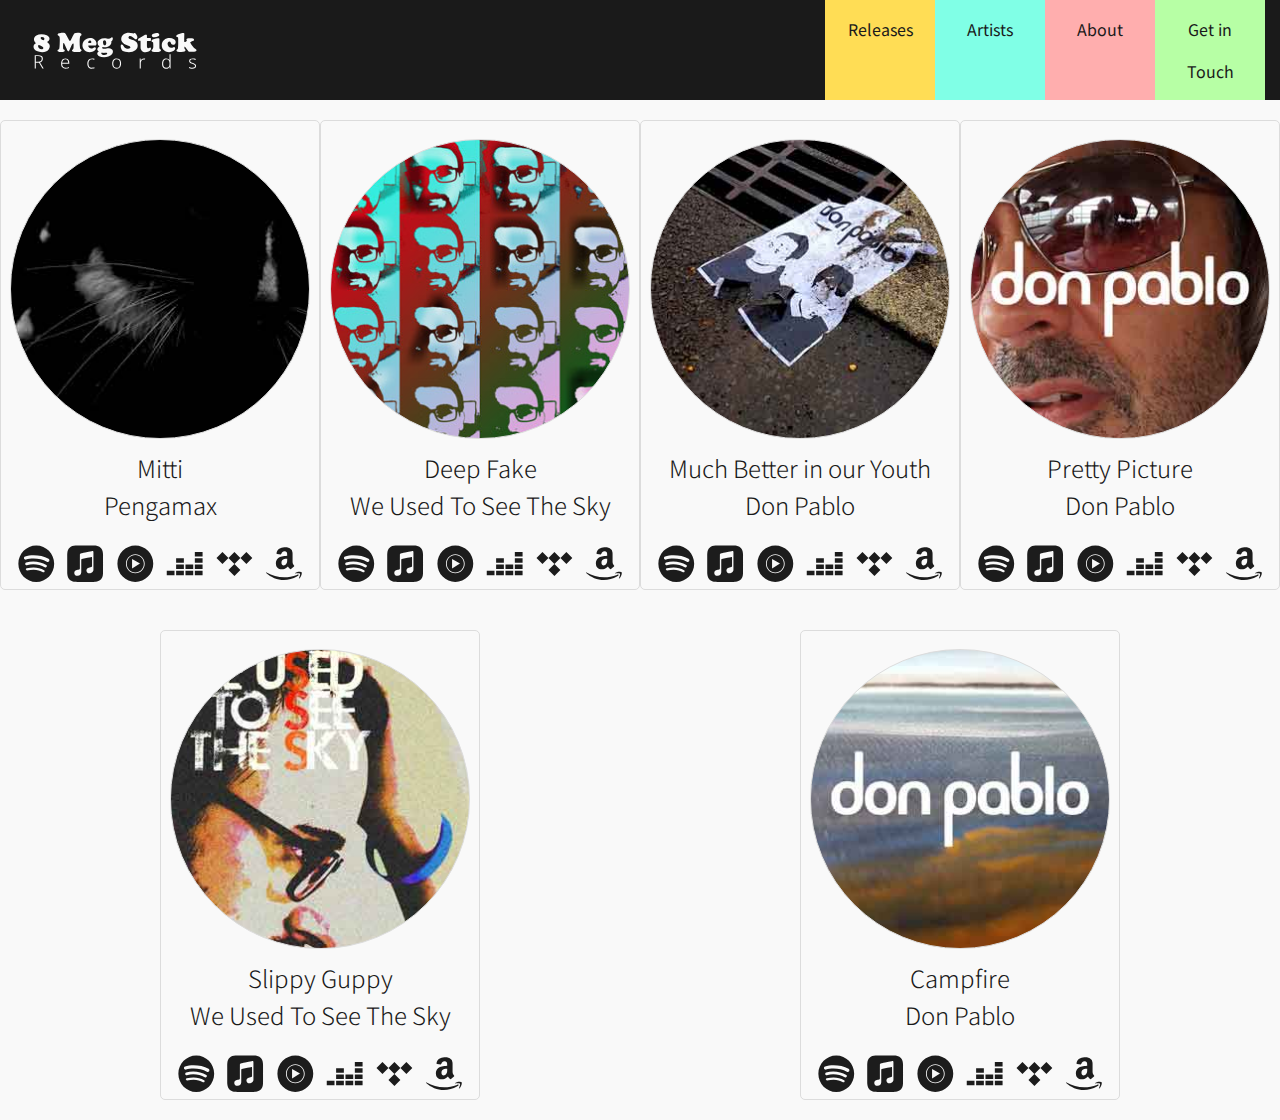
==== catalogue.html @ 50ecaf58 "flex container for releases created" ====
<!DOCTYPE html>
<html lang="en">

<head>

    <meta charset="utf-8">
    <meta name="viewport" content="width=device-width, initial-scale=1, shrink-to-fit=no">
    <meta name="description" content="">
    <meta name="author" content="">

    <title>Playground MS1</title>

  <!-- Bootstrap core CSS -->
    <link href="vendor/bootstrap/css/bootstrap.min.css" rel="stylesheet">
    <link rel="stylesheet" href="https://use.fontawesome.com/releases/v5.15.1/css/all.css" integrity="sha384-vp86vTRFVJgpjF9jiIGPEEqYqlDwgyBgEF109VFjmqGmIY/Y4HV4d3Gp2irVfcrp" crossorigin="anonymous">
    <link rel="stylesheet" href="style.css">
</head>

<body>

  <!-- Navigation -->
  <nav class="navbar navbar-expand-lg my-dark">
    <div class="container my-container">
      <a href="#">
       
        <svg id="meg-logo" width="200" height="58" viewBox="0 0 421 123" fill="none" xmlns="http://www.w3.org/2000/svg">
            <path d="M22.0234 21.457C26.9453 21.457 31.4805 22.2656 35.6289 23.8828C37.9023 24.7734 39.7422 26.1445 41.1484 27.9961C42.1797 29.332 42.6953 30.8789 42.6953 32.6367C42.6953 35.4023 41.1719 37.7578 38.125 39.7031C37.2109 40.2891 36.7539 40.7578 36.7539 41.1094C36.7539 41.4375 37.3047 41.9766 38.4062 42.7266C39.9297 43.7812 41.1484 45.1641 42.0625 46.875C42.9766 48.5625 43.4336 50.3086 43.4336 52.1133C43.4336 54.832 42.4492 57.4805 40.4805 60.0586C36.9883 64.6523 31.457 66.9492 23.8867 66.9492C18.6602 66.9492 14.0195 66.0234 9.96484 64.1719C7.22266 62.9062 5.07812 61.1602 3.53125 58.9336C2.35938 57.2695 1.77344 55.3242 1.77344 53.0977C1.77344 50.0742 3.16797 47.5781 5.95703 45.6094C6.98828 44.8594 7.50391 44.2969 7.50391 43.9219C7.50391 43.6172 7.05859 43.043 6.16797 42.1992C3.94141 40.0664 2.82812 37.5117 2.82812 34.5352C2.82812 30.4102 4.89062 27.1172 9.01562 24.6562C12.6016 22.5234 16.9375 21.457 22.0234 21.457ZM23.6055 27.9609C22.5742 27.9609 21.707 28.2305 21.0039 28.7695C20.3242 29.2852 19.9844 29.9297 19.9844 30.7031C19.9844 31.9219 20.8398 33.1523 22.5508 34.3945C24.4492 35.8008 25.9961 36.5039 27.1914 36.5039C27.8008 36.5039 28.3516 36.0938 28.8438 35.2734C29.3359 34.4531 29.582 33.5273 29.582 32.4961C29.582 31.1133 29.0664 30.0586 28.0352 29.332C26.7695 28.418 25.293 27.9609 23.6055 27.9609ZM15.2383 48.8789C14.6992 48.8789 14.2656 49.1367 13.9375 49.6523C13.6328 50.1445 13.4805 50.7891 13.4805 51.5859C13.4805 52.5 13.7148 53.4961 14.1836 54.5742C14.6523 55.6523 15.2383 56.543 15.9414 57.2461C17.6289 58.957 19.6914 59.8125 22.1289 59.8125C23.5586 59.8125 24.6953 59.4961 25.5391 58.8633C26.4062 58.2305 26.8398 57.3984 26.8398 56.3672C26.8398 55.2188 26.4297 54.2812 25.6094 53.5547C24.8125 52.8281 23.1133 51.8555 20.5117 50.6367C18.0273 49.4883 16.2695 48.9023 15.2383 48.8789ZM98.4531 51.4453L94.2344 60.9023C93.5078 62.4961 92.9219 63.5742 92.4766 64.1367C92.0312 64.6758 91.5391 64.9453 91 64.9453C90.4844 64.9453 90.0273 64.7227 89.6289 64.2773C89.3711 63.9961 88.7734 62.9648 87.8359 61.1836C86.9219 59.4023 86.1602 57.8203 85.5508 56.4375L80.9102 45.9961C80.2773 44.543 79.6094 43.8164 78.9062 43.8164C78.1562 43.8164 77.7461 44.4375 77.6758 45.6797C77.5117 48.4453 77.4297 51 77.4297 53.3438C77.4297 55.7812 77.5469 57.4336 77.7812 58.3008C77.9453 58.8164 78.1562 59.1914 78.4141 59.4258C78.6953 59.6602 79.4336 60.082 80.6289 60.6914C81.4023 61.0898 81.7891 61.7812 81.7891 62.7656C81.7891 65.3906 78.4258 66.7031 71.6992 66.7031C66.0273 66.7031 63.1914 65.4258 63.1914 62.8711C63.1914 62.2148 63.332 61.7461 63.6133 61.4648C63.918 61.1602 64.6797 60.7148 65.8984 60.1289C66.6719 59.7773 67.1875 59.2969 67.4453 58.6875C67.7266 58.0781 67.9609 56.8945 68.1484 55.1367C68.3594 53.2617 68.5586 50.1914 68.7461 45.9258C68.9336 41.6367 69.0273 37.9688 69.0273 34.9219C69.0273 31.1016 68.7344 28.5117 68.1484 27.1523C67.9375 26.6836 67.6914 26.332 67.4102 26.0977C67.1523 25.8633 66.6484 25.5586 65.8984 25.1836C64.2344 24.3867 63.4023 23.3555 63.4023 22.0898C63.4023 21.2695 63.707 20.5195 64.3164 19.8398C64.9492 19.1602 65.7812 18.6797 66.8125 18.3984C67.8438 18.0937 69.2148 17.8359 70.9258 17.625C72.6602 17.3906 74.125 17.2734 75.3203 17.2734C78.3203 17.2734 80.4414 17.5195 81.6836 18.0117C82.293 18.2461 82.7734 18.5625 83.125 18.9609C83.4766 19.3594 83.9805 20.1797 84.6367 21.4219L91.9492 34.8867C92.7461 36.3633 93.2969 37.2656 93.6016 37.5938C93.9062 37.9219 94.3281 38.0859 94.8672 38.0859C95.3359 38.0859 95.7461 37.9102 96.0977 37.5586C96.4727 37.207 96.9062 36.5508 97.3984 35.5898L102.355 25.9219C102.965 24.6797 103.363 23.8711 103.551 23.4961C104.699 21.1523 105.836 19.5938 106.961 18.8203C108.391 17.8125 110.992 17.3086 114.766 17.3086C121.398 17.3086 124.715 18.8203 124.715 21.8438C124.715 22.5234 124.586 23.0742 124.328 23.4961C124.07 23.8945 123.543 24.3867 122.746 24.9727C121.668 25.793 120.988 26.9766 120.707 28.5234C120.168 31.7578 119.898 35.6953 119.898 40.3359C119.898 46.3125 120.18 51.5508 120.742 56.0508C120.883 57.1523 121.094 57.9023 121.375 58.3008C121.68 58.6992 122.441 59.2969 123.66 60.0938C124.504 60.6562 124.926 61.4062 124.926 62.3438C124.926 63.9844 123.836 65.1445 121.656 65.8242C120.531 66.1992 119.348 66.4453 118.105 66.5625C116.863 66.6797 114.953 66.7383 112.375 66.7383C108.414 66.7383 105.461 66.457 103.516 65.8945C101.359 65.2617 100.281 64.1836 100.281 62.6602C100.281 62.0977 100.422 61.6406 100.703 61.2891C100.984 60.9141 101.711 60.2461 102.883 59.2852C103.492 58.793 103.902 57.8438 104.113 56.4375C104.348 55.0312 104.465 52.6406 104.465 49.2656C104.465 47.3906 104.371 46.1602 104.184 45.5742C104.02 44.9883 103.656 44.6953 103.094 44.6953C102.438 44.6953 101.805 45.1523 101.195 46.0664C100.586 46.957 99.6719 48.75 98.4531 51.4453ZM159.695 50.25H143.172C142.445 50.25 142.082 50.5664 142.082 51.1992C142.082 52.7227 142.902 54.1641 144.543 55.5234C146.207 56.8594 147.988 57.5273 149.887 57.5273C151.012 57.5273 152.254 57.3164 153.613 56.8945C154.996 56.4492 156.133 55.9102 157.023 55.2773C157.82 54.7148 158.453 54.4336 158.922 54.4336C159.531 54.4336 160.129 54.8086 160.715 55.5586C161.301 56.3086 161.594 57.082 161.594 57.8789C161.594 59.5664 160.539 61.1953 158.43 62.7656C154.703 65.5547 150.402 66.9492 145.527 66.9492C140.605 66.9492 136.48 65.5195 133.152 62.6602C131.535 61.2539 130.199 59.5547 129.145 57.5625C127.762 54.9141 127.07 52.125 127.07 49.1953C127.07 45.2578 128.266 41.7188 130.656 38.5781C132.719 35.8594 135.344 33.832 138.531 32.4961C140.922 31.4883 143.512 30.9844 146.301 30.9844C150.754 30.9844 154.539 32.25 157.656 34.7812C159.227 36.0469 160.492 37.5469 161.453 39.2812C162.555 41.25 163.105 43.1719 163.105 45.0469C163.105 46.5703 162.789 47.8242 162.156 48.8086C161.523 49.7695 160.703 50.25 159.695 50.25ZM144.086 43.6758H147.637C149.137 43.6758 149.887 42.9844 149.887 41.6016C149.887 40.3359 149.523 39.3047 148.797 38.5078C148.07 37.7109 147.121 37.3125 145.949 37.3125C144.637 37.3125 143.605 37.8281 142.855 38.8594C142.152 39.8203 141.801 40.793 141.801 41.7773C141.801 42.4805 141.965 42.9727 142.293 43.2539C142.645 43.5352 143.242 43.6758 144.086 43.6758ZM202.762 29.0859C203.348 29.0859 203.863 29.4258 204.309 30.1055C204.754 30.7617 204.977 31.5352 204.977 32.4258C204.977 33.3867 204.672 34.4766 204.062 35.6953C203.477 36.9141 202.762 37.8867 201.918 38.6133C201.379 39.082 201.109 39.457 201.109 39.7383C201.109 39.8086 201.133 40.0898 201.18 40.582C201.25 41.0742 201.285 41.5195 201.285 41.918C201.285 44.707 200.348 47.0508 198.473 48.9492C196.785 50.6367 194.605 51.9492 191.934 52.8867C189.285 53.8242 186.367 54.293 183.18 54.293C182.406 54.293 181.645 54.2461 180.895 54.1523C180.285 54.082 179.816 54.0469 179.488 54.0469C178.246 54.0469 177.625 54.668 177.625 55.9102C177.625 56.707 178.023 57.3398 178.82 57.8086C179.641 58.2539 180.742 58.4766 182.125 58.4766C183.062 58.4766 184.445 58.3477 186.273 58.0898C190.117 57.5508 192.953 57.2812 194.781 57.2812C197.547 57.2812 199.691 57.7383 201.215 58.6523C202.434 59.3555 203.395 60.3398 204.098 61.6055C204.824 62.8711 205.188 64.2305 205.188 65.6836C205.188 68.0508 204.32 70.3477 202.586 72.5742C200.523 75.1992 197.488 77.1445 193.48 78.4102C190.34 79.3945 186.707 79.8867 182.582 79.8867C177.379 79.8867 173.16 79.0898 169.926 77.4961C168.426 76.7461 167.23 75.7617 166.34 74.543C165.449 73.3242 165.004 72.0586 165.004 70.7461C165.004 69.832 165.25 68.9883 165.742 68.2148C166.258 67.4414 166.902 66.8906 167.676 66.5625C168.379 66.2812 168.73 65.9766 168.73 65.6484C168.73 65.3906 168.438 65.0156 167.852 64.5234C165.977 62.9531 165.039 61.3242 165.039 59.6367C165.039 58.5117 165.484 57.3516 166.375 56.1562C167.289 54.9609 168.414 54.0352 169.75 53.3789C170.312 53.0977 170.594 52.8164 170.594 52.5352C170.594 52.207 170.242 51.7148 169.539 51.0586C167.125 48.832 165.918 46.2305 165.918 43.2539C165.918 41.6836 166.34 40.1836 167.184 38.7539C168.051 37.3242 169.246 36.1055 170.77 35.0977C174.543 32.6367 178.727 31.4062 183.32 31.4062C185.148 31.4062 187.188 31.6406 189.438 32.1094C191.57 32.5312 193.035 32.7422 193.832 32.7422C196.387 32.7422 198.93 31.7344 201.461 29.7188C202.023 29.2969 202.457 29.0859 202.762 29.0859ZM183.672 36.3633C182.5 36.3633 181.551 36.8086 180.824 37.6992C180.121 38.5898 179.77 39.7734 179.77 41.25C179.77 43.7812 180.156 45.8086 180.93 47.332C181.703 48.8555 182.723 49.6172 183.988 49.6172C185.23 49.6172 186.215 49.1484 186.941 48.2109C187.668 47.25 188.031 45.9727 188.031 44.3789C188.031 41.8711 187.645 39.9258 186.871 38.543C186.121 37.1367 185.055 36.4102 183.672 36.3633ZM176.008 68.3555C175.422 68.3555 175.129 68.6953 175.129 69.375C175.129 70.7578 175.879 71.8711 177.379 72.7148C178.879 73.582 180.824 74.0156 183.215 74.0156C185.512 74.0156 187.305 73.7109 188.594 73.1016C189.906 72.4922 190.562 71.6367 190.562 70.5352C190.562 69.9492 190.316 69.4453 189.824 69.0234C189.332 68.625 188.723 68.4258 187.996 68.4258C187.621 68.4258 187.082 68.4727 186.379 68.5664C185.066 68.7773 183.602 68.8828 181.984 68.8828C180.789 68.8828 179.641 68.8242 178.539 68.707C177.719 68.6367 177.051 68.543 176.535 68.4258C176.301 68.3789 176.125 68.3555 176.008 68.3555ZM246.32 17.0273C248.734 17.0273 251.898 17.625 255.812 18.8203C256.281 18.9609 256.656 19.0312 256.938 19.0312C257.172 19.0312 257.875 18.8203 259.047 18.3984C259.422 18.2578 259.82 18.1875 260.242 18.1875C261.812 18.1875 263.465 19.4297 265.199 21.9141C266.957 24.3984 267.836 26.7656 267.836 29.0156C267.836 30.3281 267.438 31.4414 266.641 32.3555C265.867 33.2461 264.918 33.6914 263.793 33.6914C262.855 33.6914 262.094 33.5039 261.508 33.1289C260.922 32.7539 259.633 31.6406 257.641 29.7891C254.828 27.1641 252.062 25.8516 249.344 25.8516C248.031 25.8516 246.977 26.168 246.18 26.8008C245.406 27.4336 245.02 28.2656 245.02 29.2969C245.02 31.3359 246.812 32.8711 250.398 33.9023C255.25 35.332 258.355 36.375 259.715 37.0312C265.691 39.9375 268.68 44.2148 268.68 49.8633C268.68 54.8555 266.641 58.9336 262.562 62.0977C258.391 65.332 252.941 66.9492 246.215 66.9492C243.215 66.9492 240.051 66.5977 236.723 65.8945C233.395 65.168 230.992 64.3242 229.516 63.3633C228.391 62.6133 227.371 60.9844 226.457 58.4766C225.566 55.9453 225.121 53.4844 225.121 51.0938C225.121 49.9453 225.355 49.0781 225.824 48.4922C226.41 47.7422 227.148 47.3672 228.039 47.3672C228.93 47.3672 229.785 47.8242 230.605 48.7383C231.098 49.2539 232.258 50.9062 234.086 53.6953C234.953 55.0078 236.324 56.0977 238.199 56.9648C240.098 57.832 242.055 58.2656 244.07 58.2656C245.805 58.2656 247.211 57.9492 248.289 57.3164C249.367 56.6602 249.906 55.8281 249.906 54.8203C249.906 53.8828 249.484 53.0742 248.641 52.3945C247.797 51.7148 246.426 51.082 244.527 50.4961C241.176 49.4414 238.621 48.4805 236.863 47.6133C235.105 46.7227 233.465 45.6094 231.941 44.2734C228.238 40.9922 226.387 37.2656 226.387 33.0938C226.387 31.0312 226.867 29.0273 227.828 27.082C228.789 25.1133 230.148 23.4141 231.906 21.9844C235.844 18.6797 240.648 17.0273 246.32 17.0273ZM292.305 40.1953V52.0781C292.305 53.4844 292.645 54.6328 293.324 55.5234C294.027 56.4141 294.918 56.8594 295.996 56.8594C296.91 56.8594 298.117 56.4375 299.617 55.5938C299.969 55.3828 300.32 55.2773 300.672 55.2773C301.234 55.2773 301.75 55.6172 302.219 56.2969C302.688 56.9766 302.922 57.7148 302.922 58.5117C302.922 59.9648 302.125 61.3594 300.531 62.6953C297.203 65.5312 293.172 66.9492 288.438 66.9492C284.688 66.9492 281.676 65.8945 279.402 63.7852C277.129 61.6523 275.992 58.8516 275.992 55.3828V39.1406C275.992 38.6016 275.922 38.2734 275.781 38.1562C275.664 38.0156 275.336 37.9453 274.797 37.9453H271.176C270.496 37.9453 270.062 37.8398 269.875 37.6289C269.688 37.3945 269.594 36.8672 269.594 36.0469V34.5C269.617 33.7969 269.887 33.2812 270.402 32.9531L286.504 22.8281C286.902 22.6172 287.395 22.5117 287.98 22.5117H290.828C291.414 22.5117 291.801 22.6523 291.988 22.9336C292.199 23.1914 292.305 23.7187 292.305 24.5156V29.2617C292.305 29.9648 292.41 30.4219 292.621 30.6328C292.855 30.8438 293.336 30.9492 294.062 30.9492H300.566C301.434 30.9492 301.996 31.1133 302.254 31.4414C302.512 31.7461 302.641 32.4141 302.641 33.4453V35.5195C302.641 36.6445 302.477 37.4297 302.148 37.875C301.82 38.2969 301.223 38.5078 300.355 38.5078H293.992C293.336 38.5078 292.891 38.625 292.656 38.8594C292.422 39.0938 292.305 39.5391 292.305 40.1953ZM324.297 33.4102V53.8359C324.297 55.4531 324.438 56.6367 324.719 57.3867C325.023 58.1367 325.621 58.8281 326.512 59.4609C327.238 59.9766 327.719 60.4219 327.953 60.7969C328.211 61.1484 328.34 61.6055 328.34 62.168C328.34 65.1914 324.508 66.7031 316.844 66.7031C312.719 66.7031 309.449 66.375 307.035 65.7188C306.215 65.4844 305.547 65.0742 305.031 64.4883C304.539 63.9023 304.293 63.2344 304.293 62.4844C304.293 61.8516 304.422 61.3594 304.68 61.0078C304.938 60.6562 305.594 60.0938 306.648 59.3203C307.375 58.7812 307.891 57.9023 308.195 56.6836C308.5 55.4648 308.652 53.6484 308.652 51.2344C308.652 50.4609 308.594 49.0195 308.477 46.9102C308.383 44.7773 308.312 43.5352 308.266 43.1836C308.125 42.2227 307.469 41.4844 306.297 40.9688C304.844 40.3359 304.117 39.3984 304.117 38.1562C304.117 36.6797 305.066 35.5781 306.965 34.8516C309.59 33.8438 312.402 32.9883 315.402 32.2852C318.402 31.582 320.723 31.2305 322.363 31.2305C323.652 31.2305 324.297 31.957 324.297 33.4102ZM317.336 18.0117C319.375 18.0117 320.992 18.3984 322.188 19.1719C323.383 19.9219 323.98 20.9414 323.98 22.2305C323.98 24.0352 323.078 25.4648 321.273 26.5195C318.414 28.1836 314.957 29.0156 310.902 29.0156C309.191 29.0156 307.832 28.6875 306.824 28.0312C305.465 27.1875 304.785 26.0156 304.785 24.5156C304.785 22.5 306.227 20.918 309.109 19.7695C312.039 18.5977 314.781 18.0117 317.336 18.0117ZM350.453 30.9844C354.625 30.9844 358.305 32.0273 361.492 34.1133C364.516 36.1055 366.027 38.5781 366.027 41.5312C366.027 43.5703 365.324 45.2227 363.918 46.4883C362.605 47.6836 361.023 48.2812 359.172 48.2812C357.227 48.2812 355.762 47.5781 354.777 46.1719C354.473 45.7266 354.027 44.5898 353.441 42.7617C352.809 40.793 351.602 39.8086 349.82 39.8086C348.531 39.8086 347.441 40.3711 346.551 41.4961C345.684 42.6211 345.25 44.0039 345.25 45.6445C345.25 48.457 346.258 50.9531 348.273 53.1328C349.914 54.8906 351.977 55.7695 354.461 55.7695C355.633 55.7695 356.617 55.6758 357.414 55.4883C358.211 55.2773 359.254 54.8672 360.543 54.2578C360.871 54.0938 361.234 54.0117 361.633 54.0117C362.43 54.0117 363.133 54.3867 363.742 55.1367C364.352 55.8867 364.656 56.7656 364.656 57.7734C364.656 58.8281 364.223 59.9414 363.355 61.1133C362.488 62.2617 361.352 63.2695 359.945 64.1367C356.898 66.0117 353.301 66.9492 349.152 66.9492C344.324 66.9492 340.211 65.543 336.812 62.7305C332.453 59.168 330.273 54.6328 330.273 49.125C330.273 43.8281 332.301 39.4453 336.355 35.9766C340.223 32.6484 344.922 30.9844 350.453 30.9844ZM388.176 19.7344L387.859 30.7383C387.836 31.8398 387.824 33.457 387.824 35.5898C387.824 37.957 387.859 39.3516 387.93 39.7734C388.094 40.7344 388.586 41.2148 389.406 41.2148C390.109 41.2148 391.188 40.7695 392.641 39.8789C394.094 38.9648 394.82 38.2852 394.82 37.8398C394.82 37.582 394.562 37.1133 394.047 36.4336C393.672 35.9414 393.484 35.4727 393.484 35.0273C393.484 32.4961 396.602 31.2305 402.836 31.2305C406.07 31.2305 408.625 31.5586 410.5 32.2148C411.25 32.4727 411.871 32.918 412.363 33.5508C412.855 34.1836 413.102 34.8633 413.102 35.5898C413.102 36.6445 412.598 37.3828 411.59 37.8047C411.379 37.8984 410.699 38.0508 409.551 38.2617C408.52 38.4492 407.184 39.0938 405.543 40.1953C403.902 41.2734 403.082 42.0586 403.082 42.5508C403.082 42.8789 404.066 44.4258 406.035 47.1914C408.027 49.9336 409.879 52.3242 411.59 54.3633C412.691 55.6992 413.547 56.6367 414.156 57.1758C414.789 57.7148 415.656 58.2891 416.758 58.8984C418.445 59.8125 419.289 60.8555 419.289 62.0273C419.289 63.2695 418.75 64.2422 417.672 64.9453C416.617 65.6484 415.164 66 413.312 66H401.922C400.492 65.9766 399.379 65.4492 398.582 64.418L392.746 56.9297C391.199 54.9609 390.25 53.7891 389.898 53.4141C389.57 53.0391 389.289 52.8516 389.055 52.8516C388.773 52.8516 388.586 53.0625 388.492 53.4844C388.398 53.9062 388.352 54.7031 388.352 55.875C388.352 56.9297 388.469 57.7031 388.703 58.1953C388.938 58.6641 389.477 59.2383 390.32 59.918C390.93 60.4102 391.234 61.1367 391.234 62.0977C391.234 63.7383 390.367 64.9219 388.633 65.6484C386.898 66.375 384.039 66.7383 380.055 66.7383C375.367 66.7383 372.32 66.5391 370.914 66.1406C370.117 65.9062 369.438 65.4375 368.875 64.7344C368.312 64.0078 368.031 63.2461 368.031 62.4492C368.031 61.5586 368.523 60.7852 369.508 60.1289C370.352 59.5898 370.891 59.1797 371.125 58.8984C371.359 58.6172 371.547 58.1719 371.688 57.5625C372.227 54.2812 372.484 49.2188 372.461 42.375V34.6758C372.461 32.0508 372.32 30.375 372.039 29.6484C371.781 28.9219 371.125 28.4883 370.07 28.3477C368.148 28.0898 367.188 27.293 367.188 25.957C367.188 25.0664 367.609 24.2695 368.453 23.5664C369.297 22.8398 370.68 22.125 372.602 21.4219C378.742 19.1484 383.289 18.0117 386.242 18.0117C387.578 18.0117 388.223 18.5859 388.176 19.7344Z" fill="#F9F9F9"/>
            <path d="M13.344 74.728C17.44 74.728 20.512 75.448 22.56 76.888C24.64 78.296 25.68 80.712 25.68 84.136C25.68 86.76 24.976 88.824 23.568 90.328C22.192 91.8 20.464 92.84 18.384 93.448L27.792 109H24.48L15.744 94.216H7.584V109H4.8V74.728H13.344ZM13.104 77.176H7.584V91.816H14.064C16.848 91.816 18.992 91.176 20.496 89.896C22.032 88.584 22.8 86.696 22.8 84.232C22.8 81.608 22 79.784 20.4 78.76C18.8 77.704 16.368 77.176 13.104 77.176ZM83.5013 82.984C85.6773 82.984 87.4853 83.496 88.9253 84.52C90.3973 85.512 91.5013 86.888 92.2373 88.648C93.0053 90.408 93.3893 92.424 93.3893 94.696V96.568H75.1493C75.1493 99.96 75.9333 102.568 77.5013 104.392C79.1013 106.184 81.3733 107.08 84.3173 107.08C85.8853 107.08 87.2613 106.952 88.4453 106.696C89.6293 106.408 90.9253 105.96 92.3333 105.352V107.848C91.0533 108.424 89.7893 108.84 88.5413 109.096C87.2933 109.352 85.8533 109.48 84.2213 109.48C80.3813 109.48 77.4373 108.312 75.3893 105.976C73.3413 103.64 72.3173 100.456 72.3173 96.424C72.3173 93.832 72.7493 91.528 73.6133 89.512C74.5093 87.496 75.7893 85.912 77.4533 84.76C79.1173 83.576 81.1333 82.984 83.5013 82.984ZM83.4533 85.288C81.1173 85.288 79.2133 86.072 77.7413 87.64C76.3013 89.208 75.4693 91.432 75.2453 94.312H90.5573C90.5573 91.624 89.9653 89.448 88.7813 87.784C87.6293 86.12 85.8533 85.288 83.4533 85.288ZM151.314 109.48C147.57 109.48 144.674 108.328 142.626 106.024C140.61 103.72 139.602 100.504 139.602 96.376C139.602 93.496 140.114 91.064 141.138 89.08C142.162 87.096 143.586 85.592 145.41 84.568C147.266 83.512 149.426 82.984 151.89 82.984C153.106 82.984 154.258 83.096 155.346 83.32C156.434 83.544 157.394 83.848 158.226 84.232L157.458 86.584C156.594 86.232 155.666 85.96 154.674 85.768C153.682 85.544 152.738 85.432 151.842 85.432C148.802 85.432 146.466 86.408 144.834 88.36C143.234 90.312 142.434 92.968 142.434 96.328C142.434 99.528 143.154 102.12 144.594 104.104C146.034 106.056 148.274 107.032 151.314 107.032C152.562 107.032 153.746 106.904 154.866 106.648C155.986 106.392 156.994 106.072 157.89 105.688V108.136C157.058 108.552 156.098 108.872 155.01 109.096C153.954 109.352 152.722 109.48 151.314 109.48ZM226.078 96.184C226.078 98.872 225.63 101.208 224.734 103.192C223.87 105.176 222.574 106.728 220.846 107.848C219.15 108.936 217.07 109.48 214.606 109.48C212.238 109.48 210.206 108.936 208.51 107.848C206.814 106.76 205.502 105.224 204.574 103.24C203.678 101.224 203.23 98.872 203.23 96.184C203.23 92.056 204.254 88.824 206.302 86.488C208.35 84.152 211.182 82.984 214.798 82.984C217.23 82.984 219.278 83.544 220.942 84.664C222.638 85.752 223.918 87.288 224.782 89.272C225.646 91.256 226.078 93.56 226.078 96.184ZM206.062 96.184C206.062 99.48 206.75 102.136 208.126 104.152C209.534 106.136 211.71 107.128 214.654 107.128C217.63 107.128 219.806 106.12 221.182 104.104C222.558 102.088 223.246 99.448 223.246 96.184C223.246 94.072 222.958 92.2 222.382 90.568C221.806 88.936 220.894 87.656 219.646 86.728C218.398 85.8 216.766 85.336 214.75 85.336C211.87 85.336 209.694 86.296 208.222 88.216C206.782 90.136 206.062 92.792 206.062 96.184ZM284.342 83.032C285.59 83.032 286.742 83.16 287.798 83.416L287.366 85.96C286.342 85.672 285.286 85.528 284.198 85.528C281.862 85.528 280.006 86.392 278.63 88.12C277.254 89.848 276.566 92.136 276.566 94.984V109H273.83V83.464H276.134L276.422 88.216H276.566C277.206 86.776 278.182 85.56 279.494 84.568C280.806 83.544 282.422 83.032 284.342 83.032ZM341.751 109.48C338.327 109.48 335.687 108.392 333.831 106.216C332.007 104.008 331.095 100.76 331.095 96.472C331.095 92.088 332.055 88.744 333.975 86.44C335.895 84.136 338.567 82.984 341.991 82.984C344.135 82.984 345.863 83.464 347.175 84.424C348.519 85.352 349.527 86.488 350.199 87.832H350.391C350.359 87.096 350.311 86.28 350.247 85.384C350.215 84.456 350.199 83.608 350.199 82.84V72.52H352.935V109H350.727L350.343 104.536H350.199C349.527 105.912 348.519 107.08 347.175 108.04C345.831 109 344.023 109.48 341.751 109.48ZM342.087 107.128C345.031 107.128 347.127 106.232 348.375 104.44C349.623 102.648 350.247 100.056 350.247 96.664V96.232C350.247 92.712 349.623 90.024 348.375 88.168C347.159 86.28 345.127 85.336 342.279 85.336C339.527 85.336 337.447 86.312 336.039 88.264C334.631 90.184 333.927 92.936 333.927 96.52C333.927 99.976 334.599 102.616 335.943 104.44C337.287 106.232 339.335 107.128 342.087 107.128ZM418.198 102.232C418.198 104.536 417.334 106.328 415.606 107.608C413.878 108.856 411.446 109.48 408.31 109.48C406.518 109.48 404.934 109.32 403.558 109C402.182 108.712 401.03 108.328 400.102 107.848V105.208C401.222 105.784 402.502 106.264 403.942 106.648C405.382 107 406.854 107.176 408.358 107.176C410.854 107.176 412.662 106.76 413.782 105.928C414.934 105.064 415.51 103.896 415.51 102.424C415.51 101.016 414.918 99.944 413.734 99.208C412.55 98.44 410.806 97.656 408.502 96.856C406.902 96.312 405.494 95.768 404.278 95.224C403.094 94.648 402.166 93.928 401.494 93.064C400.822 92.2 400.486 91.016 400.486 89.512C400.486 87.464 401.318 85.864 402.982 84.712C404.646 83.56 406.87 82.984 409.654 82.984C411.19 82.984 412.614 83.128 413.926 83.416C415.27 83.704 416.502 84.088 417.622 84.568L416.614 86.824C415.622 86.408 414.502 86.056 413.254 85.768C412.006 85.448 410.758 85.288 409.51 85.288C407.494 85.288 405.926 85.64 404.806 86.344C403.686 87.048 403.126 88.072 403.126 89.416C403.126 90.44 403.398 91.256 403.942 91.864C404.486 92.44 405.27 92.936 406.294 93.352C407.318 93.768 408.566 94.232 410.038 94.744C411.574 95.288 412.95 95.848 414.166 96.424C415.382 97 416.358 97.736 417.094 98.632C417.83 99.528 418.198 100.728 418.198 102.232Z" fill="#F9F9F9"/>
        </svg>


      </a>
      <button class="navbar-toggler" id="my-button" type="button" data-toggle="collapse" data-target="#navbarResponsive" aria-controls="navbarResponsive" aria-expanded="false" aria-label="Toggle navigation" >
        <span id="menu-lines"><i class="fas fa-bars"></i></span>
      </button>
      <div class="collapse navbar-collapse" id="navbarResponsive">
        <ul class="navbar-nav ml-auto">
          <li class="nav-item active my-nav" id="releases">
            <a class="nav-link" href="index.html">Releases
              
            </a>
          </li>
          <li class="nav-item my-nav" id="artists">
            <a class="nav-link" href="catalogue">Artists</a>
            <span class="sr-only">(current)</span>
          </li>
          <li class="nav-item my-nav" id="about">
            <a class="nav-link" href="#">About</a>
          </li>
          <li class="nav-item my-nav" id="get-in-touch">
            <a class="nav-link" href="#">Get in Touch</a>
          </li>
        </ul>
      </div>
    </div>
  </nav>


<section class="d-flex flex-wrap justify-content-between">
<!-- Mitti by Pengamax -->
    <div class="release-container p-2">
        <div class="release-cover" id="mitti">
        </div>
        <div class="release-details">
            <h2>Mitti</h2>
            <h3>Pengamax</h3>
            <ul class="list-inline">
                <li class="list-inline-item">
                    <a href="#">
                        <svg viewBox="0 0 37 37" fill="none" xmlns="http://www.w3.org/2000/svg">
                        <path d="M18.2724 0.428467C8.42192 0.428467 0.362427 8.64211 0.362427 18.681C0.362427 28.7199 8.42192 36.9335 18.2724 36.9335C28.1229 36.9335 36.1824 28.7199 36.1824 18.681C36.1824 8.64211 28.2124 0.428467 18.2724 0.428467ZM26.5125 26.8034C26.1543 27.3494 25.5274 27.5335 24.9886 27.1684C20.7798 24.5218 15.4964 23.9727 9.22637 25.4329C8.60251 25.6185 8.06372 25.1606 7.88462 24.6131C7.70552 23.9727 8.15327 23.4267 8.69057 23.2441C15.4964 21.6911 21.4066 22.3315 26.0632 25.2519C26.6901 25.5257 26.7781 26.2543 26.5125 26.8034V26.8034ZM28.6617 21.7839C28.2124 22.4228 27.4065 22.6966 26.7781 22.2402C21.9439 19.2286 14.6009 18.3159 8.95922 20.1412C8.24431 20.3237 7.43687 19.9587 7.25777 19.2286C7.07867 18.4985 7.43687 17.6756 8.15327 17.4931C14.6904 15.4868 22.7499 16.4922 28.302 19.9587C28.8408 20.234 29.1079 21.1451 28.6617 21.7839V21.7839ZM28.8408 16.6732C23.1081 13.2052 13.5263 12.8402 8.06372 14.5757C7.16822 14.848 6.27272 14.3004 6.00407 13.479C5.73542 12.5649 6.27272 11.6538 7.07867 11.3785C13.4367 9.46195 23.914 9.827 30.5422 13.8441C31.3467 14.3004 31.6153 15.3955 31.1676 16.2169C30.7213 16.8573 29.6452 17.128 28.8408 16.6732V16.6732Z" fill="#1C1C1C"/>
                        </svg>
                    </a>
                </li>
                <li class="list-inline-item">
                    <a href="#">
                        <svg viewBox="0 0 37 37" fill="none" xmlns="http://www.w3.org/2000/svg">
                        <path d="M36.0221 9.7426C36.0221 8.61997 35.9251 7.50647 35.6639 6.41123C35.1908 4.4185 34.0789 2.89733 32.4104 1.78231C31.5537 1.21339 30.6135 0.860479 29.6091 0.676418C28.8375 0.534949 28.0599 0.47106 27.2749 0.448242C27.2152 0.443679 27.151 0.43303 27.0899 0.428467H9.14483C8.91798 0.443679 8.69262 0.454327 8.46577 0.468017C7.35093 0.533428 6.24205 0.655121 5.19287 1.07801C3.19897 1.88423 1.76027 3.28675 0.917042 5.30686C0.630495 5.98835 0.481251 6.71394 0.375288 7.44867C0.291712 8.04497 0.243954 8.64279 0.226045 9.24365C0.226045 9.29233 0.215598 9.33796 0.211121 9.38512V27.9784C0.226045 28.1914 0.236492 28.4089 0.251416 28.6234C0.326038 29.8631 0.481251 31.0937 0.993156 32.2331C1.96324 34.3932 3.58701 35.8124 5.81969 36.4954C6.44651 36.6886 7.09721 36.7799 7.74941 36.8423C8.57771 36.9229 9.40601 36.9335 10.2373 36.9335H26.6988C27.4824 36.9335 28.2629 36.8818 29.042 36.7814C30.2702 36.6202 31.4254 36.249 32.4686 35.5493C33.7222 34.7081 34.6655 33.5915 35.2744 32.1905C35.552 31.5516 35.7116 30.8671 35.8266 30.1765C35.9952 29.1497 36.0325 28.1107 36.031 27.0733C36.028 21.2928 36.031 15.52 36.0266 9.7426H36.0221ZM26.4362 15.8121V24.501C26.4362 25.1353 26.3496 25.759 26.072 26.3355C25.6392 27.233 24.9378 27.7989 24.0005 28.0697C23.4782 28.2218 22.9469 28.3085 22.4036 28.3328C20.9858 28.4013 19.7575 27.4201 19.5038 25.9963C19.2919 24.8204 19.8426 23.5259 21.053 22.9205C21.535 22.6771 22.0529 22.5402 22.5723 22.4276C23.1364 22.3029 23.7035 22.1949 24.2647 22.0626C24.6736 21.9667 24.9467 21.7127 25.0258 21.2776C25.0467 21.1818 25.0557 21.0799 25.0557 20.984C25.0557 18.2231 25.0557 15.4622 25.0527 12.7043C25.0527 12.61 25.0378 12.5142 25.0139 12.4229C24.9542 12.1947 24.79 12.0533 24.5602 12.0669C24.3214 12.0822 24.0856 12.1202 23.8513 12.1673C22.717 12.3955 21.5828 12.6283 20.4485 12.861L16.9771 13.5759L14.9265 13.9988C14.9026 14.0034 14.8788 14.014 14.8549 14.0186C14.4415 14.1357 14.2922 14.3274 14.2728 14.764C14.2698 14.8279 14.2728 14.8948 14.2728 14.9617C14.2698 18.9198 14.2728 22.8779 14.2684 26.8345C14.2684 27.4734 14.1982 28.1062 13.9475 28.7009C13.5326 29.6745 12.7983 30.283 11.8073 30.5765C11.285 30.7287 10.7477 30.8199 10.203 30.8382C8.77023 30.893 7.58374 29.9255 7.33749 28.4895C7.12855 27.2543 7.68075 25.9263 9.05976 25.3331C9.59256 25.1049 10.1492 24.9802 10.7134 24.8615C11.1417 24.7702 11.5715 24.6851 11.9969 24.5923C12.5685 24.466 12.867 24.1009 12.8923 23.5061V23.278C12.8923 18.7753 12.8923 14.2696 12.8953 9.76693C12.8953 9.57983 12.9147 9.38664 12.958 9.2041C13.0625 8.77057 13.3654 8.52262 13.7729 8.41613C14.1534 8.31574 14.5415 8.24576 14.928 8.16514C16.022 7.93697 17.1159 7.71487 18.2114 7.48974L21.5992 6.79C22.5991 6.58617 23.5991 6.37929 24.599 6.17697C24.9273 6.11156 25.2601 6.04311 25.59 6.01573C26.0526 5.9777 26.3705 6.27433 26.4168 6.74893C26.4287 6.85998 26.4347 6.97406 26.4347 7.08815C26.4377 9.99359 26.4377 12.9021 26.4347 15.8075L26.4362 15.8121Z" fill="#1C1C1C"/>
                        </svg>
                    </a>
                </li>
                <li class="list-inline-item">
                    <a href="#">
                        <svg viewBox="0 0 37 37" fill="none" xmlns="http://www.w3.org/2000/svg">
                        <path d="M15.0667 23.4516L23.0082 18.4736L15.0667 13.9105V23.4516ZM18.3248 9.97791C23.0367 9.97791 26.869 13.8815 26.869 18.681C26.869 23.4806 23.0367 27.3842 18.3248 27.3842C13.6128 27.3842 9.78052 23.4806 9.78052 18.681C9.78052 13.8815 13.6128 9.97791 18.3248 9.97791ZM18.3248 9.13996C13.1506 9.13996 8.95786 13.4106 8.95786 18.681C8.95786 23.9515 13.1506 28.2221 18.3248 28.2221C23.499 28.2221 27.6917 23.9515 27.6917 18.681C27.6917 13.4106 23.499 9.13996 18.3248 9.13996ZM36.2441 18.681C36.2441 23.5219 34.3562 28.1645 30.9957 31.5875C27.6351 35.0105 23.0773 36.9336 18.3248 36.9336C13.5723 36.9336 9.01443 35.0105 5.6539 31.5875C2.29338 28.1645 0.405457 23.5219 0.405457 18.681C0.405457 13.8402 2.29338 9.19758 5.6539 5.77457C9.01443 2.35156 13.5723 0.428528 18.3248 0.428528C23.0773 0.428528 27.6351 2.35156 30.9957 5.77457C34.3562 9.19758 36.2441 13.8402 36.2441 18.681Z" fill="#1C1C1C"/>
                        </svg>
                    </a>
                </li>
                <li class="list-inline-item">
                    <a href="#">
                        <svg viewBox="0 0 37 25" fill="none" xmlns="http://www.w3.org/2000/svg">
                        <path d="M28.835 0.981262V5.48167H36.5811V0.981262H28.835ZM10.119 7.24915V11.7451H17.8636V7.24915H10.1175H10.119ZM28.835 7.24915V11.7451H36.5811V7.24915H28.835ZM10.119 13.5081V18.0041H17.8636V13.5081H10.1175H10.119ZM19.4785 13.5081V18.0041H27.2246V13.5081H19.4785V13.5081ZM28.8365 13.5081V18.0041H36.5811V13.5081H28.835H28.8365ZM0.761047 19.7701V24.269H8.50712V19.7686H0.761047V19.7701ZM10.119 19.7701V24.269H17.8636V19.7686H10.1175L10.119 19.7701ZM19.4785 19.7701V24.269H27.2246V19.7686H19.4785V19.7701ZM28.8365 19.7701V24.269H36.5811V19.7686H28.835L28.8365 19.7701Z" fill="#1C1C1C"/>
                        </svg>
                    </a>
                </li>
                <li class="list-inline-item">
                    <a href="#">
                        <svg viewBox="0 0 37 25" fill="none" xmlns="http://www.w3.org/2000/svg">
                        <path d="M18.4189 0.981262L12.443 6.96055L6.46701 0.981262L0.491043 6.96055L6.46701 12.9398L12.443 6.96055L18.4189 12.9398L12.443 18.9191L18.4189 24.8984L24.3949 18.9191L18.4189 12.9398L24.3949 6.96055L18.4189 0.981262V0.981262ZM24.4337 6.96055L30.3723 1.0186L36.311 6.96055L30.3723 12.9025L24.4337 6.96055Z" fill="#1C1C1C"/>
                        </svg>
                    </a>
                </li>
                <li class="list-inline-item">
                    <a href="#">
                        <svg viewBox="0 0 37 33" fill="none" xmlns="http://www.w3.org/2000/svg">
                        <path d="M1.02439 25.6079C1.13185 25.4337 1.30349 25.4217 1.54378 25.5749C6.97051 28.7431 12.8778 30.3288 19.2598 30.3288C23.5164 30.3288 27.7193 29.5284 31.8669 27.9338L32.3371 27.7236C32.543 27.6335 32.6863 27.5734 32.7744 27.5284C33.1117 27.3962 33.3564 27.4593 33.5579 27.7236C33.737 27.9849 33.6922 28.2281 33.3788 28.4443C32.9967 28.7296 32.4833 29.06 31.8774 29.4263C30.0207 30.542 27.9372 31.4024 25.6312 32.018C20.2302 33.4859 14.5046 33.1824 9.28687 31.1516C6.30754 29.9773 3.56241 28.2734 1.1826 26.1214C1.03335 26.0103 0.95723 25.8962 0.95723 25.7911C0.95723 25.7205 0.988572 25.656 1.03335 25.5959L1.02439 25.6079ZM10.8227 16.2713C10.8227 14.7623 11.1913 13.474 11.9316 12.4019C12.6704 11.3358 13.6778 10.5249 14.9763 9.97687C16.1643 9.47385 17.5971 9.11348 19.3224 8.89576C19.9045 8.82669 20.8642 8.7411 22.188 8.63449V8.07892C22.188 6.68248 22.0313 5.73952 21.7403 5.26353C21.2896 4.61786 20.5761 4.28753 19.5911 4.28753H19.3195C18.6031 4.3566 17.9822 4.58183 17.4598 4.97823C16.9374 5.38365 16.6016 5.9242 16.4524 6.62392C16.3628 7.07439 16.1449 7.32214 15.8031 7.38971L12.042 6.91672C11.6719 6.82663 11.4868 6.64645 11.4868 6.33112C11.4868 6.26205 11.4973 6.19598 11.5197 6.10589C11.8883 4.1689 12.7957 2.72742 14.236 1.78145C15.6927 0.856503 17.3703 0.31745 19.2956 0.204834H20.1015C22.5642 0.204834 24.5149 0.856503 25.9044 2.14182C26.1059 2.36705 26.3074 2.59228 26.5088 2.86256C26.6879 3.11032 26.8432 3.33405 26.9312 3.53826C27.0432 3.73946 27.1551 4.03376 27.2223 4.39413C27.3118 4.77553 27.379 5.02478 27.4237 5.15992C27.4685 5.31608 27.5163 5.61038 27.5372 6.08337C27.5521 6.55335 27.567 6.82363 27.567 6.91372V14.8419C27.567 15.4064 27.6566 15.923 27.8133 16.3975C27.97 16.8674 28.1267 17.2083 28.2834 17.4095L29.0446 18.4215C29.1789 18.6257 29.2476 18.8059 29.2476 18.9621C29.2476 19.1423 29.158 19.3014 28.9789 19.4336C27.1879 21.0102 26.2029 21.8661 26.0491 22.0012C25.8029 22.2039 25.4895 22.2264 25.1089 22.0688C24.8327 21.8365 24.5705 21.5878 24.3238 21.324L23.8611 20.803C23.6976 20.5973 23.5398 20.387 23.388 20.1723L22.9403 19.5192C21.7313 20.8495 20.5478 21.6814 19.3583 22.0192C18.621 22.2445 17.727 22.3601 16.627 22.3601C14.9703 22.3601 13.5823 21.845 12.5077 20.8075C11.4331 19.7714 10.8958 18.3074 10.8958 16.393L10.8212 16.2788L10.8227 16.2713ZM16.424 15.6137C16.424 16.4635 16.633 17.1452 17.0583 17.6618C17.4837 18.1723 18.0658 18.4305 18.7822 18.4305C18.8493 18.4305 18.9404 18.42 19.0732 18.4005C19.2075 18.3765 19.2732 18.366 19.321 18.366C20.2373 18.1257 20.9329 17.5356 21.4463 16.5972C21.6925 16.1767 21.8716 15.7263 21.9836 15.2308C22.1179 14.7503 22.1627 14.3448 22.1851 14.0295C22.2075 13.7367 22.2075 13.2187 22.2075 12.5205V11.7096C20.9538 11.7096 19.9926 11.7997 19.3418 11.9799C17.4389 12.5205 16.4762 13.7367 16.4762 15.6287L16.424 15.5986V15.6137ZM30.0983 26.165C30.1431 26.0749 30.2102 25.9998 30.2953 25.9097C30.8356 25.5449 31.361 25.2941 31.8624 25.159C32.6503 24.9577 33.4564 24.837 34.2683 24.7986C34.4773 24.7806 34.6862 24.7986 34.8803 24.8436C35.8504 24.9337 36.4474 25.0959 36.6295 25.3391C36.7235 25.4743 36.7772 25.6815 36.7772 25.9247V26.15C36.7772 26.9158 36.5549 27.8167 36.1444 28.8527C35.7295 29.8888 35.1534 30.7267 34.4191 31.3753C34.3101 31.4654 34.2101 31.5105 34.1251 31.5105C34.0803 31.5105 34.0355 31.5105 33.9907 31.4925C33.8564 31.4264 33.831 31.3123 33.8952 31.1321C34.7012 29.2401 35.0982 27.9143 35.0982 27.168C35.0982 26.9428 35.0534 26.7626 34.9683 26.6515C34.7519 26.4022 34.1475 26.2656 33.1415 26.2656C32.7788 26.2656 32.346 26.2896 31.843 26.3347C31.3013 26.4022 30.7983 26.4698 30.3505 26.5374C30.2162 26.5374 30.1296 26.5163 30.0819 26.4713C30.0371 26.4263 30.0282 26.4007 30.052 26.3557C30.052 26.3302 30.061 26.3106 30.0819 26.2611V26.171L30.0983 26.165Z" fill="#1C1C1C"/>
                        </svg>
                    </a>
                </li>
            </ul>
        </div>
    </div>
<!-- /Mitti by Pengamax -->
<!-- Deep Fake by We Used To See The Sky -->
    <div class="release-container p-2">
        <div class="release-cover" id="deepfake">
        </div>
        <div class="release-details">
            <h2>Deep Fake</h2>
            <h3>We Used To See The Sky</h3>
            <ul class="list-inline">
                <li class="list-inline-item">
                    <a href="#">
                        <svg viewBox="0 0 37 37" fill="none" xmlns="http://www.w3.org/2000/svg">
                        <path d="M18.2724 0.428467C8.42192 0.428467 0.362427 8.64211 0.362427 18.681C0.362427 28.7199 8.42192 36.9335 18.2724 36.9335C28.1229 36.9335 36.1824 28.7199 36.1824 18.681C36.1824 8.64211 28.2124 0.428467 18.2724 0.428467ZM26.5125 26.8034C26.1543 27.3494 25.5274 27.5335 24.9886 27.1684C20.7798 24.5218 15.4964 23.9727 9.22637 25.4329C8.60251 25.6185 8.06372 25.1606 7.88462 24.6131C7.70552 23.9727 8.15327 23.4267 8.69057 23.2441C15.4964 21.6911 21.4066 22.3315 26.0632 25.2519C26.6901 25.5257 26.7781 26.2543 26.5125 26.8034V26.8034ZM28.6617 21.7839C28.2124 22.4228 27.4065 22.6966 26.7781 22.2402C21.9439 19.2286 14.6009 18.3159 8.95922 20.1412C8.24431 20.3237 7.43687 19.9587 7.25777 19.2286C7.07867 18.4985 7.43687 17.6756 8.15327 17.4931C14.6904 15.4868 22.7499 16.4922 28.302 19.9587C28.8408 20.234 29.1079 21.1451 28.6617 21.7839V21.7839ZM28.8408 16.6732C23.1081 13.2052 13.5263 12.8402 8.06372 14.5757C7.16822 14.848 6.27272 14.3004 6.00407 13.479C5.73542 12.5649 6.27272 11.6538 7.07867 11.3785C13.4367 9.46195 23.914 9.827 30.5422 13.8441C31.3467 14.3004 31.6153 15.3955 31.1676 16.2169C30.7213 16.8573 29.6452 17.128 28.8408 16.6732V16.6732Z" fill="#1C1C1C"/>
                        </svg>
                    </a>
                </li>
                <li class="list-inline-item">
                    <a href="#">
                        <svg viewBox="0 0 37 37" fill="none" xmlns="http://www.w3.org/2000/svg">
                        <path d="M36.0221 9.7426C36.0221 8.61997 35.9251 7.50647 35.6639 6.41123C35.1908 4.4185 34.0789 2.89733 32.4104 1.78231C31.5537 1.21339 30.6135 0.860479 29.6091 0.676418C28.8375 0.534949 28.0599 0.47106 27.2749 0.448242C27.2152 0.443679 27.151 0.43303 27.0899 0.428467H9.14483C8.91798 0.443679 8.69262 0.454327 8.46577 0.468017C7.35093 0.533428 6.24205 0.655121 5.19287 1.07801C3.19897 1.88423 1.76027 3.28675 0.917042 5.30686C0.630495 5.98835 0.481251 6.71394 0.375288 7.44867C0.291712 8.04497 0.243954 8.64279 0.226045 9.24365C0.226045 9.29233 0.215598 9.33796 0.211121 9.38512V27.9784C0.226045 28.1914 0.236492 28.4089 0.251416 28.6234C0.326038 29.8631 0.481251 31.0937 0.993156 32.2331C1.96324 34.3932 3.58701 35.8124 5.81969 36.4954C6.44651 36.6886 7.09721 36.7799 7.74941 36.8423C8.57771 36.9229 9.40601 36.9335 10.2373 36.9335H26.6988C27.4824 36.9335 28.2629 36.8818 29.042 36.7814C30.2702 36.6202 31.4254 36.249 32.4686 35.5493C33.7222 34.7081 34.6655 33.5915 35.2744 32.1905C35.552 31.5516 35.7116 30.8671 35.8266 30.1765C35.9952 29.1497 36.0325 28.1107 36.031 27.0733C36.028 21.2928 36.031 15.52 36.0266 9.7426H36.0221ZM26.4362 15.8121V24.501C26.4362 25.1353 26.3496 25.759 26.072 26.3355C25.6392 27.233 24.9378 27.7989 24.0005 28.0697C23.4782 28.2218 22.9469 28.3085 22.4036 28.3328C20.9858 28.4013 19.7575 27.4201 19.5038 25.9963C19.2919 24.8204 19.8426 23.5259 21.053 22.9205C21.535 22.6771 22.0529 22.5402 22.5723 22.4276C23.1364 22.3029 23.7035 22.1949 24.2647 22.0626C24.6736 21.9667 24.9467 21.7127 25.0258 21.2776C25.0467 21.1818 25.0557 21.0799 25.0557 20.984C25.0557 18.2231 25.0557 15.4622 25.0527 12.7043C25.0527 12.61 25.0378 12.5142 25.0139 12.4229C24.9542 12.1947 24.79 12.0533 24.5602 12.0669C24.3214 12.0822 24.0856 12.1202 23.8513 12.1673C22.717 12.3955 21.5828 12.6283 20.4485 12.861L16.9771 13.5759L14.9265 13.9988C14.9026 14.0034 14.8788 14.014 14.8549 14.0186C14.4415 14.1357 14.2922 14.3274 14.2728 14.764C14.2698 14.8279 14.2728 14.8948 14.2728 14.9617C14.2698 18.9198 14.2728 22.8779 14.2684 26.8345C14.2684 27.4734 14.1982 28.1062 13.9475 28.7009C13.5326 29.6745 12.7983 30.283 11.8073 30.5765C11.285 30.7287 10.7477 30.8199 10.203 30.8382C8.77023 30.893 7.58374 29.9255 7.33749 28.4895C7.12855 27.2543 7.68075 25.9263 9.05976 25.3331C9.59256 25.1049 10.1492 24.9802 10.7134 24.8615C11.1417 24.7702 11.5715 24.6851 11.9969 24.5923C12.5685 24.466 12.867 24.1009 12.8923 23.5061V23.278C12.8923 18.7753 12.8923 14.2696 12.8953 9.76693C12.8953 9.57983 12.9147 9.38664 12.958 9.2041C13.0625 8.77057 13.3654 8.52262 13.7729 8.41613C14.1534 8.31574 14.5415 8.24576 14.928 8.16514C16.022 7.93697 17.1159 7.71487 18.2114 7.48974L21.5992 6.79C22.5991 6.58617 23.5991 6.37929 24.599 6.17697C24.9273 6.11156 25.2601 6.04311 25.59 6.01573C26.0526 5.9777 26.3705 6.27433 26.4168 6.74893C26.4287 6.85998 26.4347 6.97406 26.4347 7.08815C26.4377 9.99359 26.4377 12.9021 26.4347 15.8075L26.4362 15.8121Z" fill="#1C1C1C"/>
                        </svg>
                    </a>
                </li>
                <li class="list-inline-item">
                    <a href="#">
                        <svg viewBox="0 0 37 37" fill="none" xmlns="http://www.w3.org/2000/svg">
                        <path d="M15.0667 23.4516L23.0082 18.4736L15.0667 13.9105V23.4516ZM18.3248 9.97791C23.0367 9.97791 26.869 13.8815 26.869 18.681C26.869 23.4806 23.0367 27.3842 18.3248 27.3842C13.6128 27.3842 9.78052 23.4806 9.78052 18.681C9.78052 13.8815 13.6128 9.97791 18.3248 9.97791ZM18.3248 9.13996C13.1506 9.13996 8.95786 13.4106 8.95786 18.681C8.95786 23.9515 13.1506 28.2221 18.3248 28.2221C23.499 28.2221 27.6917 23.9515 27.6917 18.681C27.6917 13.4106 23.499 9.13996 18.3248 9.13996ZM36.2441 18.681C36.2441 23.5219 34.3562 28.1645 30.9957 31.5875C27.6351 35.0105 23.0773 36.9336 18.3248 36.9336C13.5723 36.9336 9.01443 35.0105 5.6539 31.5875C2.29338 28.1645 0.405457 23.5219 0.405457 18.681C0.405457 13.8402 2.29338 9.19758 5.6539 5.77457C9.01443 2.35156 13.5723 0.428528 18.3248 0.428528C23.0773 0.428528 27.6351 2.35156 30.9957 5.77457C34.3562 9.19758 36.2441 13.8402 36.2441 18.681Z" fill="#1C1C1C"/>
                        </svg>
                    </a>
                </li>
                <li class="list-inline-item">
                    <a href="#">
                        <svg viewBox="0 0 37 25" fill="none" xmlns="http://www.w3.org/2000/svg">
                        <path d="M28.835 0.981262V5.48167H36.5811V0.981262H28.835ZM10.119 7.24915V11.7451H17.8636V7.24915H10.1175H10.119ZM28.835 7.24915V11.7451H36.5811V7.24915H28.835ZM10.119 13.5081V18.0041H17.8636V13.5081H10.1175H10.119ZM19.4785 13.5081V18.0041H27.2246V13.5081H19.4785V13.5081ZM28.8365 13.5081V18.0041H36.5811V13.5081H28.835H28.8365ZM0.761047 19.7701V24.269H8.50712V19.7686H0.761047V19.7701ZM10.119 19.7701V24.269H17.8636V19.7686H10.1175L10.119 19.7701ZM19.4785 19.7701V24.269H27.2246V19.7686H19.4785V19.7701ZM28.8365 19.7701V24.269H36.5811V19.7686H28.835L28.8365 19.7701Z" fill="#1C1C1C"/>
                        </svg>
                    </a>
                </li>
                <li class="list-inline-item">
                    <a href="#">
                        <svg viewBox="0 0 37 25" fill="none" xmlns="http://www.w3.org/2000/svg">
                        <path d="M18.4189 0.981262L12.443 6.96055L6.46701 0.981262L0.491043 6.96055L6.46701 12.9398L12.443 6.96055L18.4189 12.9398L12.443 18.9191L18.4189 24.8984L24.3949 18.9191L18.4189 12.9398L24.3949 6.96055L18.4189 0.981262V0.981262ZM24.4337 6.96055L30.3723 1.0186L36.311 6.96055L30.3723 12.9025L24.4337 6.96055Z" fill="#1C1C1C"/>
                        </svg>
                    </a>
                </li>
                <li class="list-inline-item">
                    <a href="#">
                        <svg viewBox="0 0 37 33" fill="none" xmlns="http://www.w3.org/2000/svg">
                        <path d="M1.02439 25.6079C1.13185 25.4337 1.30349 25.4217 1.54378 25.5749C6.97051 28.7431 12.8778 30.3288 19.2598 30.3288C23.5164 30.3288 27.7193 29.5284 31.8669 27.9338L32.3371 27.7236C32.543 27.6335 32.6863 27.5734 32.7744 27.5284C33.1117 27.3962 33.3564 27.4593 33.5579 27.7236C33.737 27.9849 33.6922 28.2281 33.3788 28.4443C32.9967 28.7296 32.4833 29.06 31.8774 29.4263C30.0207 30.542 27.9372 31.4024 25.6312 32.018C20.2302 33.4859 14.5046 33.1824 9.28687 31.1516C6.30754 29.9773 3.56241 28.2734 1.1826 26.1214C1.03335 26.0103 0.95723 25.8962 0.95723 25.7911C0.95723 25.7205 0.988572 25.656 1.03335 25.5959L1.02439 25.6079ZM10.8227 16.2713C10.8227 14.7623 11.1913 13.474 11.9316 12.4019C12.6704 11.3358 13.6778 10.5249 14.9763 9.97687C16.1643 9.47385 17.5971 9.11348 19.3224 8.89576C19.9045 8.82669 20.8642 8.7411 22.188 8.63449V8.07892C22.188 6.68248 22.0313 5.73952 21.7403 5.26353C21.2896 4.61786 20.5761 4.28753 19.5911 4.28753H19.3195C18.6031 4.3566 17.9822 4.58183 17.4598 4.97823C16.9374 5.38365 16.6016 5.9242 16.4524 6.62392C16.3628 7.07439 16.1449 7.32214 15.8031 7.38971L12.042 6.91672C11.6719 6.82663 11.4868 6.64645 11.4868 6.33112C11.4868 6.26205 11.4973 6.19598 11.5197 6.10589C11.8883 4.1689 12.7957 2.72742 14.236 1.78145C15.6927 0.856503 17.3703 0.31745 19.2956 0.204834H20.1015C22.5642 0.204834 24.5149 0.856503 25.9044 2.14182C26.1059 2.36705 26.3074 2.59228 26.5088 2.86256C26.6879 3.11032 26.8432 3.33405 26.9312 3.53826C27.0432 3.73946 27.1551 4.03376 27.2223 4.39413C27.3118 4.77553 27.379 5.02478 27.4237 5.15992C27.4685 5.31608 27.5163 5.61038 27.5372 6.08337C27.5521 6.55335 27.567 6.82363 27.567 6.91372V14.8419C27.567 15.4064 27.6566 15.923 27.8133 16.3975C27.97 16.8674 28.1267 17.2083 28.2834 17.4095L29.0446 18.4215C29.1789 18.6257 29.2476 18.8059 29.2476 18.9621C29.2476 19.1423 29.158 19.3014 28.9789 19.4336C27.1879 21.0102 26.2029 21.8661 26.0491 22.0012C25.8029 22.2039 25.4895 22.2264 25.1089 22.0688C24.8327 21.8365 24.5705 21.5878 24.3238 21.324L23.8611 20.803C23.6976 20.5973 23.5398 20.387 23.388 20.1723L22.9403 19.5192C21.7313 20.8495 20.5478 21.6814 19.3583 22.0192C18.621 22.2445 17.727 22.3601 16.627 22.3601C14.9703 22.3601 13.5823 21.845 12.5077 20.8075C11.4331 19.7714 10.8958 18.3074 10.8958 16.393L10.8212 16.2788L10.8227 16.2713ZM16.424 15.6137C16.424 16.4635 16.633 17.1452 17.0583 17.6618C17.4837 18.1723 18.0658 18.4305 18.7822 18.4305C18.8493 18.4305 18.9404 18.42 19.0732 18.4005C19.2075 18.3765 19.2732 18.366 19.321 18.366C20.2373 18.1257 20.9329 17.5356 21.4463 16.5972C21.6925 16.1767 21.8716 15.7263 21.9836 15.2308C22.1179 14.7503 22.1627 14.3448 22.1851 14.0295C22.2075 13.7367 22.2075 13.2187 22.2075 12.5205V11.7096C20.9538 11.7096 19.9926 11.7997 19.3418 11.9799C17.4389 12.5205 16.4762 13.7367 16.4762 15.6287L16.424 15.5986V15.6137ZM30.0983 26.165C30.1431 26.0749 30.2102 25.9998 30.2953 25.9097C30.8356 25.5449 31.361 25.2941 31.8624 25.159C32.6503 24.9577 33.4564 24.837 34.2683 24.7986C34.4773 24.7806 34.6862 24.7986 34.8803 24.8436C35.8504 24.9337 36.4474 25.0959 36.6295 25.3391C36.7235 25.4743 36.7772 25.6815 36.7772 25.9247V26.15C36.7772 26.9158 36.5549 27.8167 36.1444 28.8527C35.7295 29.8888 35.1534 30.7267 34.4191 31.3753C34.3101 31.4654 34.2101 31.5105 34.1251 31.5105C34.0803 31.5105 34.0355 31.5105 33.9907 31.4925C33.8564 31.4264 33.831 31.3123 33.8952 31.1321C34.7012 29.2401 35.0982 27.9143 35.0982 27.168C35.0982 26.9428 35.0534 26.7626 34.9683 26.6515C34.7519 26.4022 34.1475 26.2656 33.1415 26.2656C32.7788 26.2656 32.346 26.2896 31.843 26.3347C31.3013 26.4022 30.7983 26.4698 30.3505 26.5374C30.2162 26.5374 30.1296 26.5163 30.0819 26.4713C30.0371 26.4263 30.0282 26.4007 30.052 26.3557C30.052 26.3302 30.061 26.3106 30.0819 26.2611V26.171L30.0983 26.165Z" fill="#1C1C1C"/>
                        </svg>
                    </a>
                </li>
            </ul>
        </div>
    </div>
<!-- /Deep Fake by We Used To See The Sky -->
<!-- Much Better in our Youth by Don Pablo -->
    <div class="release-container p-2">
        <div class="release-cover" id="muchbetter">
        </div>
        <div class="release-details">
            <h2>Much Better in our Youth</h2>
            <h3>Don Pablo</h3>
            <ul class="list-inline">
                <li class="list-inline-item">
                    <a href="#">
                        <svg viewBox="0 0 37 37" fill="none" xmlns="http://www.w3.org/2000/svg">
                        <path d="M18.2724 0.428467C8.42192 0.428467 0.362427 8.64211 0.362427 18.681C0.362427 28.7199 8.42192 36.9335 18.2724 36.9335C28.1229 36.9335 36.1824 28.7199 36.1824 18.681C36.1824 8.64211 28.2124 0.428467 18.2724 0.428467ZM26.5125 26.8034C26.1543 27.3494 25.5274 27.5335 24.9886 27.1684C20.7798 24.5218 15.4964 23.9727 9.22637 25.4329C8.60251 25.6185 8.06372 25.1606 7.88462 24.6131C7.70552 23.9727 8.15327 23.4267 8.69057 23.2441C15.4964 21.6911 21.4066 22.3315 26.0632 25.2519C26.6901 25.5257 26.7781 26.2543 26.5125 26.8034V26.8034ZM28.6617 21.7839C28.2124 22.4228 27.4065 22.6966 26.7781 22.2402C21.9439 19.2286 14.6009 18.3159 8.95922 20.1412C8.24431 20.3237 7.43687 19.9587 7.25777 19.2286C7.07867 18.4985 7.43687 17.6756 8.15327 17.4931C14.6904 15.4868 22.7499 16.4922 28.302 19.9587C28.8408 20.234 29.1079 21.1451 28.6617 21.7839V21.7839ZM28.8408 16.6732C23.1081 13.2052 13.5263 12.8402 8.06372 14.5757C7.16822 14.848 6.27272 14.3004 6.00407 13.479C5.73542 12.5649 6.27272 11.6538 7.07867 11.3785C13.4367 9.46195 23.914 9.827 30.5422 13.8441C31.3467 14.3004 31.6153 15.3955 31.1676 16.2169C30.7213 16.8573 29.6452 17.128 28.8408 16.6732V16.6732Z" fill="#1C1C1C"/>
                        </svg>
                    </a>
                </li>
                <li class="list-inline-item">
                    <a href="#">
                        <svg viewBox="0 0 37 37" fill="none" xmlns="http://www.w3.org/2000/svg">
                        <path d="M36.0221 9.7426C36.0221 8.61997 35.9251 7.50647 35.6639 6.41123C35.1908 4.4185 34.0789 2.89733 32.4104 1.78231C31.5537 1.21339 30.6135 0.860479 29.6091 0.676418C28.8375 0.534949 28.0599 0.47106 27.2749 0.448242C27.2152 0.443679 27.151 0.43303 27.0899 0.428467H9.14483C8.91798 0.443679 8.69262 0.454327 8.46577 0.468017C7.35093 0.533428 6.24205 0.655121 5.19287 1.07801C3.19897 1.88423 1.76027 3.28675 0.917042 5.30686C0.630495 5.98835 0.481251 6.71394 0.375288 7.44867C0.291712 8.04497 0.243954 8.64279 0.226045 9.24365C0.226045 9.29233 0.215598 9.33796 0.211121 9.38512V27.9784C0.226045 28.1914 0.236492 28.4089 0.251416 28.6234C0.326038 29.8631 0.481251 31.0937 0.993156 32.2331C1.96324 34.3932 3.58701 35.8124 5.81969 36.4954C6.44651 36.6886 7.09721 36.7799 7.74941 36.8423C8.57771 36.9229 9.40601 36.9335 10.2373 36.9335H26.6988C27.4824 36.9335 28.2629 36.8818 29.042 36.7814C30.2702 36.6202 31.4254 36.249 32.4686 35.5493C33.7222 34.7081 34.6655 33.5915 35.2744 32.1905C35.552 31.5516 35.7116 30.8671 35.8266 30.1765C35.9952 29.1497 36.0325 28.1107 36.031 27.0733C36.028 21.2928 36.031 15.52 36.0266 9.7426H36.0221ZM26.4362 15.8121V24.501C26.4362 25.1353 26.3496 25.759 26.072 26.3355C25.6392 27.233 24.9378 27.7989 24.0005 28.0697C23.4782 28.2218 22.9469 28.3085 22.4036 28.3328C20.9858 28.4013 19.7575 27.4201 19.5038 25.9963C19.2919 24.8204 19.8426 23.5259 21.053 22.9205C21.535 22.6771 22.0529 22.5402 22.5723 22.4276C23.1364 22.3029 23.7035 22.1949 24.2647 22.0626C24.6736 21.9667 24.9467 21.7127 25.0258 21.2776C25.0467 21.1818 25.0557 21.0799 25.0557 20.984C25.0557 18.2231 25.0557 15.4622 25.0527 12.7043C25.0527 12.61 25.0378 12.5142 25.0139 12.4229C24.9542 12.1947 24.79 12.0533 24.5602 12.0669C24.3214 12.0822 24.0856 12.1202 23.8513 12.1673C22.717 12.3955 21.5828 12.6283 20.4485 12.861L16.9771 13.5759L14.9265 13.9988C14.9026 14.0034 14.8788 14.014 14.8549 14.0186C14.4415 14.1357 14.2922 14.3274 14.2728 14.764C14.2698 14.8279 14.2728 14.8948 14.2728 14.9617C14.2698 18.9198 14.2728 22.8779 14.2684 26.8345C14.2684 27.4734 14.1982 28.1062 13.9475 28.7009C13.5326 29.6745 12.7983 30.283 11.8073 30.5765C11.285 30.7287 10.7477 30.8199 10.203 30.8382C8.77023 30.893 7.58374 29.9255 7.33749 28.4895C7.12855 27.2543 7.68075 25.9263 9.05976 25.3331C9.59256 25.1049 10.1492 24.9802 10.7134 24.8615C11.1417 24.7702 11.5715 24.6851 11.9969 24.5923C12.5685 24.466 12.867 24.1009 12.8923 23.5061V23.278C12.8923 18.7753 12.8923 14.2696 12.8953 9.76693C12.8953 9.57983 12.9147 9.38664 12.958 9.2041C13.0625 8.77057 13.3654 8.52262 13.7729 8.41613C14.1534 8.31574 14.5415 8.24576 14.928 8.16514C16.022 7.93697 17.1159 7.71487 18.2114 7.48974L21.5992 6.79C22.5991 6.58617 23.5991 6.37929 24.599 6.17697C24.9273 6.11156 25.2601 6.04311 25.59 6.01573C26.0526 5.9777 26.3705 6.27433 26.4168 6.74893C26.4287 6.85998 26.4347 6.97406 26.4347 7.08815C26.4377 9.99359 26.4377 12.9021 26.4347 15.8075L26.4362 15.8121Z" fill="#1C1C1C"/>
                        </svg>
                    </a>
                </li>
                <li class="list-inline-item">
                    <a href="#">
                        <svg viewBox="0 0 37 37" fill="none" xmlns="http://www.w3.org/2000/svg">
                        <path d="M15.0667 23.4516L23.0082 18.4736L15.0667 13.9105V23.4516ZM18.3248 9.97791C23.0367 9.97791 26.869 13.8815 26.869 18.681C26.869 23.4806 23.0367 27.3842 18.3248 27.3842C13.6128 27.3842 9.78052 23.4806 9.78052 18.681C9.78052 13.8815 13.6128 9.97791 18.3248 9.97791ZM18.3248 9.13996C13.1506 9.13996 8.95786 13.4106 8.95786 18.681C8.95786 23.9515 13.1506 28.2221 18.3248 28.2221C23.499 28.2221 27.6917 23.9515 27.6917 18.681C27.6917 13.4106 23.499 9.13996 18.3248 9.13996ZM36.2441 18.681C36.2441 23.5219 34.3562 28.1645 30.9957 31.5875C27.6351 35.0105 23.0773 36.9336 18.3248 36.9336C13.5723 36.9336 9.01443 35.0105 5.6539 31.5875C2.29338 28.1645 0.405457 23.5219 0.405457 18.681C0.405457 13.8402 2.29338 9.19758 5.6539 5.77457C9.01443 2.35156 13.5723 0.428528 18.3248 0.428528C23.0773 0.428528 27.6351 2.35156 30.9957 5.77457C34.3562 9.19758 36.2441 13.8402 36.2441 18.681Z" fill="#1C1C1C"/>
                        </svg>
                    </a>
                </li>
                <li class="list-inline-item">
                    <a href="#">
                        <svg viewBox="0 0 37 25" fill="none" xmlns="http://www.w3.org/2000/svg">
                        <path d="M28.835 0.981262V5.48167H36.5811V0.981262H28.835ZM10.119 7.24915V11.7451H17.8636V7.24915H10.1175H10.119ZM28.835 7.24915V11.7451H36.5811V7.24915H28.835ZM10.119 13.5081V18.0041H17.8636V13.5081H10.1175H10.119ZM19.4785 13.5081V18.0041H27.2246V13.5081H19.4785V13.5081ZM28.8365 13.5081V18.0041H36.5811V13.5081H28.835H28.8365ZM0.761047 19.7701V24.269H8.50712V19.7686H0.761047V19.7701ZM10.119 19.7701V24.269H17.8636V19.7686H10.1175L10.119 19.7701ZM19.4785 19.7701V24.269H27.2246V19.7686H19.4785V19.7701ZM28.8365 19.7701V24.269H36.5811V19.7686H28.835L28.8365 19.7701Z" fill="#1C1C1C"/>
                        </svg>
                    </a>
                </li>
                <li class="list-inline-item">
                    <a href="#">
                        <svg viewBox="0 0 37 25" fill="none" xmlns="http://www.w3.org/2000/svg">
                        <path d="M18.4189 0.981262L12.443 6.96055L6.46701 0.981262L0.491043 6.96055L6.46701 12.9398L12.443 6.96055L18.4189 12.9398L12.443 18.9191L18.4189 24.8984L24.3949 18.9191L18.4189 12.9398L24.3949 6.96055L18.4189 0.981262V0.981262ZM24.4337 6.96055L30.3723 1.0186L36.311 6.96055L30.3723 12.9025L24.4337 6.96055Z" fill="#1C1C1C"/>
                        </svg>
                    </a>
                </li>
                <li class="list-inline-item">
                    <a href="#">
                        <svg viewBox="0 0 37 33" fill="none" xmlns="http://www.w3.org/2000/svg">
                        <path d="M1.02439 25.6079C1.13185 25.4337 1.30349 25.4217 1.54378 25.5749C6.97051 28.7431 12.8778 30.3288 19.2598 30.3288C23.5164 30.3288 27.7193 29.5284 31.8669 27.9338L32.3371 27.7236C32.543 27.6335 32.6863 27.5734 32.7744 27.5284C33.1117 27.3962 33.3564 27.4593 33.5579 27.7236C33.737 27.9849 33.6922 28.2281 33.3788 28.4443C32.9967 28.7296 32.4833 29.06 31.8774 29.4263C30.0207 30.542 27.9372 31.4024 25.6312 32.018C20.2302 33.4859 14.5046 33.1824 9.28687 31.1516C6.30754 29.9773 3.56241 28.2734 1.1826 26.1214C1.03335 26.0103 0.95723 25.8962 0.95723 25.7911C0.95723 25.7205 0.988572 25.656 1.03335 25.5959L1.02439 25.6079ZM10.8227 16.2713C10.8227 14.7623 11.1913 13.474 11.9316 12.4019C12.6704 11.3358 13.6778 10.5249 14.9763 9.97687C16.1643 9.47385 17.5971 9.11348 19.3224 8.89576C19.9045 8.82669 20.8642 8.7411 22.188 8.63449V8.07892C22.188 6.68248 22.0313 5.73952 21.7403 5.26353C21.2896 4.61786 20.5761 4.28753 19.5911 4.28753H19.3195C18.6031 4.3566 17.9822 4.58183 17.4598 4.97823C16.9374 5.38365 16.6016 5.9242 16.4524 6.62392C16.3628 7.07439 16.1449 7.32214 15.8031 7.38971L12.042 6.91672C11.6719 6.82663 11.4868 6.64645 11.4868 6.33112C11.4868 6.26205 11.4973 6.19598 11.5197 6.10589C11.8883 4.1689 12.7957 2.72742 14.236 1.78145C15.6927 0.856503 17.3703 0.31745 19.2956 0.204834H20.1015C22.5642 0.204834 24.5149 0.856503 25.9044 2.14182C26.1059 2.36705 26.3074 2.59228 26.5088 2.86256C26.6879 3.11032 26.8432 3.33405 26.9312 3.53826C27.0432 3.73946 27.1551 4.03376 27.2223 4.39413C27.3118 4.77553 27.379 5.02478 27.4237 5.15992C27.4685 5.31608 27.5163 5.61038 27.5372 6.08337C27.5521 6.55335 27.567 6.82363 27.567 6.91372V14.8419C27.567 15.4064 27.6566 15.923 27.8133 16.3975C27.97 16.8674 28.1267 17.2083 28.2834 17.4095L29.0446 18.4215C29.1789 18.6257 29.2476 18.8059 29.2476 18.9621C29.2476 19.1423 29.158 19.3014 28.9789 19.4336C27.1879 21.0102 26.2029 21.8661 26.0491 22.0012C25.8029 22.2039 25.4895 22.2264 25.1089 22.0688C24.8327 21.8365 24.5705 21.5878 24.3238 21.324L23.8611 20.803C23.6976 20.5973 23.5398 20.387 23.388 20.1723L22.9403 19.5192C21.7313 20.8495 20.5478 21.6814 19.3583 22.0192C18.621 22.2445 17.727 22.3601 16.627 22.3601C14.9703 22.3601 13.5823 21.845 12.5077 20.8075C11.4331 19.7714 10.8958 18.3074 10.8958 16.393L10.8212 16.2788L10.8227 16.2713ZM16.424 15.6137C16.424 16.4635 16.633 17.1452 17.0583 17.6618C17.4837 18.1723 18.0658 18.4305 18.7822 18.4305C18.8493 18.4305 18.9404 18.42 19.0732 18.4005C19.2075 18.3765 19.2732 18.366 19.321 18.366C20.2373 18.1257 20.9329 17.5356 21.4463 16.5972C21.6925 16.1767 21.8716 15.7263 21.9836 15.2308C22.1179 14.7503 22.1627 14.3448 22.1851 14.0295C22.2075 13.7367 22.2075 13.2187 22.2075 12.5205V11.7096C20.9538 11.7096 19.9926 11.7997 19.3418 11.9799C17.4389 12.5205 16.4762 13.7367 16.4762 15.6287L16.424 15.5986V15.6137ZM30.0983 26.165C30.1431 26.0749 30.2102 25.9998 30.2953 25.9097C30.8356 25.5449 31.361 25.2941 31.8624 25.159C32.6503 24.9577 33.4564 24.837 34.2683 24.7986C34.4773 24.7806 34.6862 24.7986 34.8803 24.8436C35.8504 24.9337 36.4474 25.0959 36.6295 25.3391C36.7235 25.4743 36.7772 25.6815 36.7772 25.9247V26.15C36.7772 26.9158 36.5549 27.8167 36.1444 28.8527C35.7295 29.8888 35.1534 30.7267 34.4191 31.3753C34.3101 31.4654 34.2101 31.5105 34.1251 31.5105C34.0803 31.5105 34.0355 31.5105 33.9907 31.4925C33.8564 31.4264 33.831 31.3123 33.8952 31.1321C34.7012 29.2401 35.0982 27.9143 35.0982 27.168C35.0982 26.9428 35.0534 26.7626 34.9683 26.6515C34.7519 26.4022 34.1475 26.2656 33.1415 26.2656C32.7788 26.2656 32.346 26.2896 31.843 26.3347C31.3013 26.4022 30.7983 26.4698 30.3505 26.5374C30.2162 26.5374 30.1296 26.5163 30.0819 26.4713C30.0371 26.4263 30.0282 26.4007 30.052 26.3557C30.052 26.3302 30.061 26.3106 30.0819 26.2611V26.171L30.0983 26.165Z" fill="#1C1C1C"/>
                        </svg>
                    </a>
                </li>
            </ul>
        </div>
    </div>
<!-- /Much Better in our Youth by Don Pablo -->
<!-- Pretty Picture by Don Pablo -->
    <div class="release-container p-2">
        <div class="release-cover" id="prettypicture">
        </div>
        <div class="release-details">
            <h2>Pretty Picture</h2>
            <h3>Don Pablo</h3>
            <ul class="list-inline">
                <li class="list-inline-item">
                    <a href="#">
                        <svg viewBox="0 0 37 37" fill="none" xmlns="http://www.w3.org/2000/svg">
                        <path d="M18.2724 0.428467C8.42192 0.428467 0.362427 8.64211 0.362427 18.681C0.362427 28.7199 8.42192 36.9335 18.2724 36.9335C28.1229 36.9335 36.1824 28.7199 36.1824 18.681C36.1824 8.64211 28.2124 0.428467 18.2724 0.428467ZM26.5125 26.8034C26.1543 27.3494 25.5274 27.5335 24.9886 27.1684C20.7798 24.5218 15.4964 23.9727 9.22637 25.4329C8.60251 25.6185 8.06372 25.1606 7.88462 24.6131C7.70552 23.9727 8.15327 23.4267 8.69057 23.2441C15.4964 21.6911 21.4066 22.3315 26.0632 25.2519C26.6901 25.5257 26.7781 26.2543 26.5125 26.8034V26.8034ZM28.6617 21.7839C28.2124 22.4228 27.4065 22.6966 26.7781 22.2402C21.9439 19.2286 14.6009 18.3159 8.95922 20.1412C8.24431 20.3237 7.43687 19.9587 7.25777 19.2286C7.07867 18.4985 7.43687 17.6756 8.15327 17.4931C14.6904 15.4868 22.7499 16.4922 28.302 19.9587C28.8408 20.234 29.1079 21.1451 28.6617 21.7839V21.7839ZM28.8408 16.6732C23.1081 13.2052 13.5263 12.8402 8.06372 14.5757C7.16822 14.848 6.27272 14.3004 6.00407 13.479C5.73542 12.5649 6.27272 11.6538 7.07867 11.3785C13.4367 9.46195 23.914 9.827 30.5422 13.8441C31.3467 14.3004 31.6153 15.3955 31.1676 16.2169C30.7213 16.8573 29.6452 17.128 28.8408 16.6732V16.6732Z" fill="#1C1C1C"/>
                        </svg>
                    </a>
                </li>
                <li class="list-inline-item">
                    <a href="#">
                        <svg viewBox="0 0 37 37" fill="none" xmlns="http://www.w3.org/2000/svg">
                        <path d="M36.0221 9.7426C36.0221 8.61997 35.9251 7.50647 35.6639 6.41123C35.1908 4.4185 34.0789 2.89733 32.4104 1.78231C31.5537 1.21339 30.6135 0.860479 29.6091 0.676418C28.8375 0.534949 28.0599 0.47106 27.2749 0.448242C27.2152 0.443679 27.151 0.43303 27.0899 0.428467H9.14483C8.91798 0.443679 8.69262 0.454327 8.46577 0.468017C7.35093 0.533428 6.24205 0.655121 5.19287 1.07801C3.19897 1.88423 1.76027 3.28675 0.917042 5.30686C0.630495 5.98835 0.481251 6.71394 0.375288 7.44867C0.291712 8.04497 0.243954 8.64279 0.226045 9.24365C0.226045 9.29233 0.215598 9.33796 0.211121 9.38512V27.9784C0.226045 28.1914 0.236492 28.4089 0.251416 28.6234C0.326038 29.8631 0.481251 31.0937 0.993156 32.2331C1.96324 34.3932 3.58701 35.8124 5.81969 36.4954C6.44651 36.6886 7.09721 36.7799 7.74941 36.8423C8.57771 36.9229 9.40601 36.9335 10.2373 36.9335H26.6988C27.4824 36.9335 28.2629 36.8818 29.042 36.7814C30.2702 36.6202 31.4254 36.249 32.4686 35.5493C33.7222 34.7081 34.6655 33.5915 35.2744 32.1905C35.552 31.5516 35.7116 30.8671 35.8266 30.1765C35.9952 29.1497 36.0325 28.1107 36.031 27.0733C36.028 21.2928 36.031 15.52 36.0266 9.7426H36.0221ZM26.4362 15.8121V24.501C26.4362 25.1353 26.3496 25.759 26.072 26.3355C25.6392 27.233 24.9378 27.7989 24.0005 28.0697C23.4782 28.2218 22.9469 28.3085 22.4036 28.3328C20.9858 28.4013 19.7575 27.4201 19.5038 25.9963C19.2919 24.8204 19.8426 23.5259 21.053 22.9205C21.535 22.6771 22.0529 22.5402 22.5723 22.4276C23.1364 22.3029 23.7035 22.1949 24.2647 22.0626C24.6736 21.9667 24.9467 21.7127 25.0258 21.2776C25.0467 21.1818 25.0557 21.0799 25.0557 20.984C25.0557 18.2231 25.0557 15.4622 25.0527 12.7043C25.0527 12.61 25.0378 12.5142 25.0139 12.4229C24.9542 12.1947 24.79 12.0533 24.5602 12.0669C24.3214 12.0822 24.0856 12.1202 23.8513 12.1673C22.717 12.3955 21.5828 12.6283 20.4485 12.861L16.9771 13.5759L14.9265 13.9988C14.9026 14.0034 14.8788 14.014 14.8549 14.0186C14.4415 14.1357 14.2922 14.3274 14.2728 14.764C14.2698 14.8279 14.2728 14.8948 14.2728 14.9617C14.2698 18.9198 14.2728 22.8779 14.2684 26.8345C14.2684 27.4734 14.1982 28.1062 13.9475 28.7009C13.5326 29.6745 12.7983 30.283 11.8073 30.5765C11.285 30.7287 10.7477 30.8199 10.203 30.8382C8.77023 30.893 7.58374 29.9255 7.33749 28.4895C7.12855 27.2543 7.68075 25.9263 9.05976 25.3331C9.59256 25.1049 10.1492 24.9802 10.7134 24.8615C11.1417 24.7702 11.5715 24.6851 11.9969 24.5923C12.5685 24.466 12.867 24.1009 12.8923 23.5061V23.278C12.8923 18.7753 12.8923 14.2696 12.8953 9.76693C12.8953 9.57983 12.9147 9.38664 12.958 9.2041C13.0625 8.77057 13.3654 8.52262 13.7729 8.41613C14.1534 8.31574 14.5415 8.24576 14.928 8.16514C16.022 7.93697 17.1159 7.71487 18.2114 7.48974L21.5992 6.79C22.5991 6.58617 23.5991 6.37929 24.599 6.17697C24.9273 6.11156 25.2601 6.04311 25.59 6.01573C26.0526 5.9777 26.3705 6.27433 26.4168 6.74893C26.4287 6.85998 26.4347 6.97406 26.4347 7.08815C26.4377 9.99359 26.4377 12.9021 26.4347 15.8075L26.4362 15.8121Z" fill="#1C1C1C"/>
                        </svg>
                    </a>
                </li>
                <li class="list-inline-item">
                    <a href="#">
                        <svg viewBox="0 0 37 37" fill="none" xmlns="http://www.w3.org/2000/svg">
                        <path d="M15.0667 23.4516L23.0082 18.4736L15.0667 13.9105V23.4516ZM18.3248 9.97791C23.0367 9.97791 26.869 13.8815 26.869 18.681C26.869 23.4806 23.0367 27.3842 18.3248 27.3842C13.6128 27.3842 9.78052 23.4806 9.78052 18.681C9.78052 13.8815 13.6128 9.97791 18.3248 9.97791ZM18.3248 9.13996C13.1506 9.13996 8.95786 13.4106 8.95786 18.681C8.95786 23.9515 13.1506 28.2221 18.3248 28.2221C23.499 28.2221 27.6917 23.9515 27.6917 18.681C27.6917 13.4106 23.499 9.13996 18.3248 9.13996ZM36.2441 18.681C36.2441 23.5219 34.3562 28.1645 30.9957 31.5875C27.6351 35.0105 23.0773 36.9336 18.3248 36.9336C13.5723 36.9336 9.01443 35.0105 5.6539 31.5875C2.29338 28.1645 0.405457 23.5219 0.405457 18.681C0.405457 13.8402 2.29338 9.19758 5.6539 5.77457C9.01443 2.35156 13.5723 0.428528 18.3248 0.428528C23.0773 0.428528 27.6351 2.35156 30.9957 5.77457C34.3562 9.19758 36.2441 13.8402 36.2441 18.681Z" fill="#1C1C1C"/>
                        </svg>
                    </a>
                </li>
                <li class="list-inline-item">
                    <a href="#">
                        <svg viewBox="0 0 37 25" fill="none" xmlns="http://www.w3.org/2000/svg">
                        <path d="M28.835 0.981262V5.48167H36.5811V0.981262H28.835ZM10.119 7.24915V11.7451H17.8636V7.24915H10.1175H10.119ZM28.835 7.24915V11.7451H36.5811V7.24915H28.835ZM10.119 13.5081V18.0041H17.8636V13.5081H10.1175H10.119ZM19.4785 13.5081V18.0041H27.2246V13.5081H19.4785V13.5081ZM28.8365 13.5081V18.0041H36.5811V13.5081H28.835H28.8365ZM0.761047 19.7701V24.269H8.50712V19.7686H0.761047V19.7701ZM10.119 19.7701V24.269H17.8636V19.7686H10.1175L10.119 19.7701ZM19.4785 19.7701V24.269H27.2246V19.7686H19.4785V19.7701ZM28.8365 19.7701V24.269H36.5811V19.7686H28.835L28.8365 19.7701Z" fill="#1C1C1C"/>
                        </svg>
                    </a>
                </li>
                <li class="list-inline-item">
                    <a href="#">
                        <svg viewBox="0 0 37 25" fill="none" xmlns="http://www.w3.org/2000/svg">
                        <path d="M18.4189 0.981262L12.443 6.96055L6.46701 0.981262L0.491043 6.96055L6.46701 12.9398L12.443 6.96055L18.4189 12.9398L12.443 18.9191L18.4189 24.8984L24.3949 18.9191L18.4189 12.9398L24.3949 6.96055L18.4189 0.981262V0.981262ZM24.4337 6.96055L30.3723 1.0186L36.311 6.96055L30.3723 12.9025L24.4337 6.96055Z" fill="#1C1C1C"/>
                        </svg>
                    </a>
                </li>
                <li class="list-inline-item">
                    <a href="#">
                        <svg viewBox="0 0 37 33" fill="none" xmlns="http://www.w3.org/2000/svg">
                        <path d="M1.02439 25.6079C1.13185 25.4337 1.30349 25.4217 1.54378 25.5749C6.97051 28.7431 12.8778 30.3288 19.2598 30.3288C23.5164 30.3288 27.7193 29.5284 31.8669 27.9338L32.3371 27.7236C32.543 27.6335 32.6863 27.5734 32.7744 27.5284C33.1117 27.3962 33.3564 27.4593 33.5579 27.7236C33.737 27.9849 33.6922 28.2281 33.3788 28.4443C32.9967 28.7296 32.4833 29.06 31.8774 29.4263C30.0207 30.542 27.9372 31.4024 25.6312 32.018C20.2302 33.4859 14.5046 33.1824 9.28687 31.1516C6.30754 29.9773 3.56241 28.2734 1.1826 26.1214C1.03335 26.0103 0.95723 25.8962 0.95723 25.7911C0.95723 25.7205 0.988572 25.656 1.03335 25.5959L1.02439 25.6079ZM10.8227 16.2713C10.8227 14.7623 11.1913 13.474 11.9316 12.4019C12.6704 11.3358 13.6778 10.5249 14.9763 9.97687C16.1643 9.47385 17.5971 9.11348 19.3224 8.89576C19.9045 8.82669 20.8642 8.7411 22.188 8.63449V8.07892C22.188 6.68248 22.0313 5.73952 21.7403 5.26353C21.2896 4.61786 20.5761 4.28753 19.5911 4.28753H19.3195C18.6031 4.3566 17.9822 4.58183 17.4598 4.97823C16.9374 5.38365 16.6016 5.9242 16.4524 6.62392C16.3628 7.07439 16.1449 7.32214 15.8031 7.38971L12.042 6.91672C11.6719 6.82663 11.4868 6.64645 11.4868 6.33112C11.4868 6.26205 11.4973 6.19598 11.5197 6.10589C11.8883 4.1689 12.7957 2.72742 14.236 1.78145C15.6927 0.856503 17.3703 0.31745 19.2956 0.204834H20.1015C22.5642 0.204834 24.5149 0.856503 25.9044 2.14182C26.1059 2.36705 26.3074 2.59228 26.5088 2.86256C26.6879 3.11032 26.8432 3.33405 26.9312 3.53826C27.0432 3.73946 27.1551 4.03376 27.2223 4.39413C27.3118 4.77553 27.379 5.02478 27.4237 5.15992C27.4685 5.31608 27.5163 5.61038 27.5372 6.08337C27.5521 6.55335 27.567 6.82363 27.567 6.91372V14.8419C27.567 15.4064 27.6566 15.923 27.8133 16.3975C27.97 16.8674 28.1267 17.2083 28.2834 17.4095L29.0446 18.4215C29.1789 18.6257 29.2476 18.8059 29.2476 18.9621C29.2476 19.1423 29.158 19.3014 28.9789 19.4336C27.1879 21.0102 26.2029 21.8661 26.0491 22.0012C25.8029 22.2039 25.4895 22.2264 25.1089 22.0688C24.8327 21.8365 24.5705 21.5878 24.3238 21.324L23.8611 20.803C23.6976 20.5973 23.5398 20.387 23.388 20.1723L22.9403 19.5192C21.7313 20.8495 20.5478 21.6814 19.3583 22.0192C18.621 22.2445 17.727 22.3601 16.627 22.3601C14.9703 22.3601 13.5823 21.845 12.5077 20.8075C11.4331 19.7714 10.8958 18.3074 10.8958 16.393L10.8212 16.2788L10.8227 16.2713ZM16.424 15.6137C16.424 16.4635 16.633 17.1452 17.0583 17.6618C17.4837 18.1723 18.0658 18.4305 18.7822 18.4305C18.8493 18.4305 18.9404 18.42 19.0732 18.4005C19.2075 18.3765 19.2732 18.366 19.321 18.366C20.2373 18.1257 20.9329 17.5356 21.4463 16.5972C21.6925 16.1767 21.8716 15.7263 21.9836 15.2308C22.1179 14.7503 22.1627 14.3448 22.1851 14.0295C22.2075 13.7367 22.2075 13.2187 22.2075 12.5205V11.7096C20.9538 11.7096 19.9926 11.7997 19.3418 11.9799C17.4389 12.5205 16.4762 13.7367 16.4762 15.6287L16.424 15.5986V15.6137ZM30.0983 26.165C30.1431 26.0749 30.2102 25.9998 30.2953 25.9097C30.8356 25.5449 31.361 25.2941 31.8624 25.159C32.6503 24.9577 33.4564 24.837 34.2683 24.7986C34.4773 24.7806 34.6862 24.7986 34.8803 24.8436C35.8504 24.9337 36.4474 25.0959 36.6295 25.3391C36.7235 25.4743 36.7772 25.6815 36.7772 25.9247V26.15C36.7772 26.9158 36.5549 27.8167 36.1444 28.8527C35.7295 29.8888 35.1534 30.7267 34.4191 31.3753C34.3101 31.4654 34.2101 31.5105 34.1251 31.5105C34.0803 31.5105 34.0355 31.5105 33.9907 31.4925C33.8564 31.4264 33.831 31.3123 33.8952 31.1321C34.7012 29.2401 35.0982 27.9143 35.0982 27.168C35.0982 26.9428 35.0534 26.7626 34.9683 26.6515C34.7519 26.4022 34.1475 26.2656 33.1415 26.2656C32.7788 26.2656 32.346 26.2896 31.843 26.3347C31.3013 26.4022 30.7983 26.4698 30.3505 26.5374C30.2162 26.5374 30.1296 26.5163 30.0819 26.4713C30.0371 26.4263 30.0282 26.4007 30.052 26.3557C30.052 26.3302 30.061 26.3106 30.0819 26.2611V26.171L30.0983 26.165Z" fill="#1C1C1C"/>
                        </svg>
                    </a>
                </li>
            </ul>
        </div>
    </div>
<!-- /Pretty Picture by Don Pablo -->
<!-- Slippy Guppy by We Used To See The Sky -->
    <div class="release-container p-2">
        <div class="release-cover" id="slippyguppy">
        </div>
        <div class="release-details">
            <h2>Slippy Guppy</h2>
            <h3>We Used To See The Sky</h3>
            <ul class="list-inline">
                <li class="list-inline-item">
                    <a href="#">
                        <svg viewBox="0 0 37 37" fill="none" xmlns="http://www.w3.org/2000/svg">
                        <path d="M18.2724 0.428467C8.42192 0.428467 0.362427 8.64211 0.362427 18.681C0.362427 28.7199 8.42192 36.9335 18.2724 36.9335C28.1229 36.9335 36.1824 28.7199 36.1824 18.681C36.1824 8.64211 28.2124 0.428467 18.2724 0.428467ZM26.5125 26.8034C26.1543 27.3494 25.5274 27.5335 24.9886 27.1684C20.7798 24.5218 15.4964 23.9727 9.22637 25.4329C8.60251 25.6185 8.06372 25.1606 7.88462 24.6131C7.70552 23.9727 8.15327 23.4267 8.69057 23.2441C15.4964 21.6911 21.4066 22.3315 26.0632 25.2519C26.6901 25.5257 26.7781 26.2543 26.5125 26.8034V26.8034ZM28.6617 21.7839C28.2124 22.4228 27.4065 22.6966 26.7781 22.2402C21.9439 19.2286 14.6009 18.3159 8.95922 20.1412C8.24431 20.3237 7.43687 19.9587 7.25777 19.2286C7.07867 18.4985 7.43687 17.6756 8.15327 17.4931C14.6904 15.4868 22.7499 16.4922 28.302 19.9587C28.8408 20.234 29.1079 21.1451 28.6617 21.7839V21.7839ZM28.8408 16.6732C23.1081 13.2052 13.5263 12.8402 8.06372 14.5757C7.16822 14.848 6.27272 14.3004 6.00407 13.479C5.73542 12.5649 6.27272 11.6538 7.07867 11.3785C13.4367 9.46195 23.914 9.827 30.5422 13.8441C31.3467 14.3004 31.6153 15.3955 31.1676 16.2169C30.7213 16.8573 29.6452 17.128 28.8408 16.6732V16.6732Z" fill="#1C1C1C"/>
                        </svg>
                    </a>
                </li>
                <li class="list-inline-item">
                    <a href="#">
                        <svg viewBox="0 0 37 37" fill="none" xmlns="http://www.w3.org/2000/svg">
                        <path d="M36.0221 9.7426C36.0221 8.61997 35.9251 7.50647 35.6639 6.41123C35.1908 4.4185 34.0789 2.89733 32.4104 1.78231C31.5537 1.21339 30.6135 0.860479 29.6091 0.676418C28.8375 0.534949 28.0599 0.47106 27.2749 0.448242C27.2152 0.443679 27.151 0.43303 27.0899 0.428467H9.14483C8.91798 0.443679 8.69262 0.454327 8.46577 0.468017C7.35093 0.533428 6.24205 0.655121 5.19287 1.07801C3.19897 1.88423 1.76027 3.28675 0.917042 5.30686C0.630495 5.98835 0.481251 6.71394 0.375288 7.44867C0.291712 8.04497 0.243954 8.64279 0.226045 9.24365C0.226045 9.29233 0.215598 9.33796 0.211121 9.38512V27.9784C0.226045 28.1914 0.236492 28.4089 0.251416 28.6234C0.326038 29.8631 0.481251 31.0937 0.993156 32.2331C1.96324 34.3932 3.58701 35.8124 5.81969 36.4954C6.44651 36.6886 7.09721 36.7799 7.74941 36.8423C8.57771 36.9229 9.40601 36.9335 10.2373 36.9335H26.6988C27.4824 36.9335 28.2629 36.8818 29.042 36.7814C30.2702 36.6202 31.4254 36.249 32.4686 35.5493C33.7222 34.7081 34.6655 33.5915 35.2744 32.1905C35.552 31.5516 35.7116 30.8671 35.8266 30.1765C35.9952 29.1497 36.0325 28.1107 36.031 27.0733C36.028 21.2928 36.031 15.52 36.0266 9.7426H36.0221ZM26.4362 15.8121V24.501C26.4362 25.1353 26.3496 25.759 26.072 26.3355C25.6392 27.233 24.9378 27.7989 24.0005 28.0697C23.4782 28.2218 22.9469 28.3085 22.4036 28.3328C20.9858 28.4013 19.7575 27.4201 19.5038 25.9963C19.2919 24.8204 19.8426 23.5259 21.053 22.9205C21.535 22.6771 22.0529 22.5402 22.5723 22.4276C23.1364 22.3029 23.7035 22.1949 24.2647 22.0626C24.6736 21.9667 24.9467 21.7127 25.0258 21.2776C25.0467 21.1818 25.0557 21.0799 25.0557 20.984C25.0557 18.2231 25.0557 15.4622 25.0527 12.7043C25.0527 12.61 25.0378 12.5142 25.0139 12.4229C24.9542 12.1947 24.79 12.0533 24.5602 12.0669C24.3214 12.0822 24.0856 12.1202 23.8513 12.1673C22.717 12.3955 21.5828 12.6283 20.4485 12.861L16.9771 13.5759L14.9265 13.9988C14.9026 14.0034 14.8788 14.014 14.8549 14.0186C14.4415 14.1357 14.2922 14.3274 14.2728 14.764C14.2698 14.8279 14.2728 14.8948 14.2728 14.9617C14.2698 18.9198 14.2728 22.8779 14.2684 26.8345C14.2684 27.4734 14.1982 28.1062 13.9475 28.7009C13.5326 29.6745 12.7983 30.283 11.8073 30.5765C11.285 30.7287 10.7477 30.8199 10.203 30.8382C8.77023 30.893 7.58374 29.9255 7.33749 28.4895C7.12855 27.2543 7.68075 25.9263 9.05976 25.3331C9.59256 25.1049 10.1492 24.9802 10.7134 24.8615C11.1417 24.7702 11.5715 24.6851 11.9969 24.5923C12.5685 24.466 12.867 24.1009 12.8923 23.5061V23.278C12.8923 18.7753 12.8923 14.2696 12.8953 9.76693C12.8953 9.57983 12.9147 9.38664 12.958 9.2041C13.0625 8.77057 13.3654 8.52262 13.7729 8.41613C14.1534 8.31574 14.5415 8.24576 14.928 8.16514C16.022 7.93697 17.1159 7.71487 18.2114 7.48974L21.5992 6.79C22.5991 6.58617 23.5991 6.37929 24.599 6.17697C24.9273 6.11156 25.2601 6.04311 25.59 6.01573C26.0526 5.9777 26.3705 6.27433 26.4168 6.74893C26.4287 6.85998 26.4347 6.97406 26.4347 7.08815C26.4377 9.99359 26.4377 12.9021 26.4347 15.8075L26.4362 15.8121Z" fill="#1C1C1C"/>
                        </svg>
                    </a>
                </li>
                <li class="list-inline-item">
                    <a href="#">
                        <svg viewBox="0 0 37 37" fill="none" xmlns="http://www.w3.org/2000/svg">
                        <path d="M15.0667 23.4516L23.0082 18.4736L15.0667 13.9105V23.4516ZM18.3248 9.97791C23.0367 9.97791 26.869 13.8815 26.869 18.681C26.869 23.4806 23.0367 27.3842 18.3248 27.3842C13.6128 27.3842 9.78052 23.4806 9.78052 18.681C9.78052 13.8815 13.6128 9.97791 18.3248 9.97791ZM18.3248 9.13996C13.1506 9.13996 8.95786 13.4106 8.95786 18.681C8.95786 23.9515 13.1506 28.2221 18.3248 28.2221C23.499 28.2221 27.6917 23.9515 27.6917 18.681C27.6917 13.4106 23.499 9.13996 18.3248 9.13996ZM36.2441 18.681C36.2441 23.5219 34.3562 28.1645 30.9957 31.5875C27.6351 35.0105 23.0773 36.9336 18.3248 36.9336C13.5723 36.9336 9.01443 35.0105 5.6539 31.5875C2.29338 28.1645 0.405457 23.5219 0.405457 18.681C0.405457 13.8402 2.29338 9.19758 5.6539 5.77457C9.01443 2.35156 13.5723 0.428528 18.3248 0.428528C23.0773 0.428528 27.6351 2.35156 30.9957 5.77457C34.3562 9.19758 36.2441 13.8402 36.2441 18.681Z" fill="#1C1C1C"/>
                        </svg>
                    </a>
                </li>
                <li class="list-inline-item">
                    <a href="#">
                        <svg viewBox="0 0 37 25" fill="none" xmlns="http://www.w3.org/2000/svg">
                        <path d="M28.835 0.981262V5.48167H36.5811V0.981262H28.835ZM10.119 7.24915V11.7451H17.8636V7.24915H10.1175H10.119ZM28.835 7.24915V11.7451H36.5811V7.24915H28.835ZM10.119 13.5081V18.0041H17.8636V13.5081H10.1175H10.119ZM19.4785 13.5081V18.0041H27.2246V13.5081H19.4785V13.5081ZM28.8365 13.5081V18.0041H36.5811V13.5081H28.835H28.8365ZM0.761047 19.7701V24.269H8.50712V19.7686H0.761047V19.7701ZM10.119 19.7701V24.269H17.8636V19.7686H10.1175L10.119 19.7701ZM19.4785 19.7701V24.269H27.2246V19.7686H19.4785V19.7701ZM28.8365 19.7701V24.269H36.5811V19.7686H28.835L28.8365 19.7701Z" fill="#1C1C1C"/>
                        </svg>
                    </a>
                </li>
                <li class="list-inline-item">
                    <a href="#">
                        <svg viewBox="0 0 37 25" fill="none" xmlns="http://www.w3.org/2000/svg">
                        <path d="M18.4189 0.981262L12.443 6.96055L6.46701 0.981262L0.491043 6.96055L6.46701 12.9398L12.443 6.96055L18.4189 12.9398L12.443 18.9191L18.4189 24.8984L24.3949 18.9191L18.4189 12.9398L24.3949 6.96055L18.4189 0.981262V0.981262ZM24.4337 6.96055L30.3723 1.0186L36.311 6.96055L30.3723 12.9025L24.4337 6.96055Z" fill="#1C1C1C"/>
                        </svg>
                    </a>
                </li>
                <li class="list-inline-item">
                    <a href="#">
                        <svg viewBox="0 0 37 33" fill="none" xmlns="http://www.w3.org/2000/svg">
                        <path d="M1.02439 25.6079C1.13185 25.4337 1.30349 25.4217 1.54378 25.5749C6.97051 28.7431 12.8778 30.3288 19.2598 30.3288C23.5164 30.3288 27.7193 29.5284 31.8669 27.9338L32.3371 27.7236C32.543 27.6335 32.6863 27.5734 32.7744 27.5284C33.1117 27.3962 33.3564 27.4593 33.5579 27.7236C33.737 27.9849 33.6922 28.2281 33.3788 28.4443C32.9967 28.7296 32.4833 29.06 31.8774 29.4263C30.0207 30.542 27.9372 31.4024 25.6312 32.018C20.2302 33.4859 14.5046 33.1824 9.28687 31.1516C6.30754 29.9773 3.56241 28.2734 1.1826 26.1214C1.03335 26.0103 0.95723 25.8962 0.95723 25.7911C0.95723 25.7205 0.988572 25.656 1.03335 25.5959L1.02439 25.6079ZM10.8227 16.2713C10.8227 14.7623 11.1913 13.474 11.9316 12.4019C12.6704 11.3358 13.6778 10.5249 14.9763 9.97687C16.1643 9.47385 17.5971 9.11348 19.3224 8.89576C19.9045 8.82669 20.8642 8.7411 22.188 8.63449V8.07892C22.188 6.68248 22.0313 5.73952 21.7403 5.26353C21.2896 4.61786 20.5761 4.28753 19.5911 4.28753H19.3195C18.6031 4.3566 17.9822 4.58183 17.4598 4.97823C16.9374 5.38365 16.6016 5.9242 16.4524 6.62392C16.3628 7.07439 16.1449 7.32214 15.8031 7.38971L12.042 6.91672C11.6719 6.82663 11.4868 6.64645 11.4868 6.33112C11.4868 6.26205 11.4973 6.19598 11.5197 6.10589C11.8883 4.1689 12.7957 2.72742 14.236 1.78145C15.6927 0.856503 17.3703 0.31745 19.2956 0.204834H20.1015C22.5642 0.204834 24.5149 0.856503 25.9044 2.14182C26.1059 2.36705 26.3074 2.59228 26.5088 2.86256C26.6879 3.11032 26.8432 3.33405 26.9312 3.53826C27.0432 3.73946 27.1551 4.03376 27.2223 4.39413C27.3118 4.77553 27.379 5.02478 27.4237 5.15992C27.4685 5.31608 27.5163 5.61038 27.5372 6.08337C27.5521 6.55335 27.567 6.82363 27.567 6.91372V14.8419C27.567 15.4064 27.6566 15.923 27.8133 16.3975C27.97 16.8674 28.1267 17.2083 28.2834 17.4095L29.0446 18.4215C29.1789 18.6257 29.2476 18.8059 29.2476 18.9621C29.2476 19.1423 29.158 19.3014 28.9789 19.4336C27.1879 21.0102 26.2029 21.8661 26.0491 22.0012C25.8029 22.2039 25.4895 22.2264 25.1089 22.0688C24.8327 21.8365 24.5705 21.5878 24.3238 21.324L23.8611 20.803C23.6976 20.5973 23.5398 20.387 23.388 20.1723L22.9403 19.5192C21.7313 20.8495 20.5478 21.6814 19.3583 22.0192C18.621 22.2445 17.727 22.3601 16.627 22.3601C14.9703 22.3601 13.5823 21.845 12.5077 20.8075C11.4331 19.7714 10.8958 18.3074 10.8958 16.393L10.8212 16.2788L10.8227 16.2713ZM16.424 15.6137C16.424 16.4635 16.633 17.1452 17.0583 17.6618C17.4837 18.1723 18.0658 18.4305 18.7822 18.4305C18.8493 18.4305 18.9404 18.42 19.0732 18.4005C19.2075 18.3765 19.2732 18.366 19.321 18.366C20.2373 18.1257 20.9329 17.5356 21.4463 16.5972C21.6925 16.1767 21.8716 15.7263 21.9836 15.2308C22.1179 14.7503 22.1627 14.3448 22.1851 14.0295C22.2075 13.7367 22.2075 13.2187 22.2075 12.5205V11.7096C20.9538 11.7096 19.9926 11.7997 19.3418 11.9799C17.4389 12.5205 16.4762 13.7367 16.4762 15.6287L16.424 15.5986V15.6137ZM30.0983 26.165C30.1431 26.0749 30.2102 25.9998 30.2953 25.9097C30.8356 25.5449 31.361 25.2941 31.8624 25.159C32.6503 24.9577 33.4564 24.837 34.2683 24.7986C34.4773 24.7806 34.6862 24.7986 34.8803 24.8436C35.8504 24.9337 36.4474 25.0959 36.6295 25.3391C36.7235 25.4743 36.7772 25.6815 36.7772 25.9247V26.15C36.7772 26.9158 36.5549 27.8167 36.1444 28.8527C35.7295 29.8888 35.1534 30.7267 34.4191 31.3753C34.3101 31.4654 34.2101 31.5105 34.1251 31.5105C34.0803 31.5105 34.0355 31.5105 33.9907 31.4925C33.8564 31.4264 33.831 31.3123 33.8952 31.1321C34.7012 29.2401 35.0982 27.9143 35.0982 27.168C35.0982 26.9428 35.0534 26.7626 34.9683 26.6515C34.7519 26.4022 34.1475 26.2656 33.1415 26.2656C32.7788 26.2656 32.346 26.2896 31.843 26.3347C31.3013 26.4022 30.7983 26.4698 30.3505 26.5374C30.2162 26.5374 30.1296 26.5163 30.0819 26.4713C30.0371 26.4263 30.0282 26.4007 30.052 26.3557C30.052 26.3302 30.061 26.3106 30.0819 26.2611V26.171L30.0983 26.165Z" fill="#1C1C1C"/>
                        </svg>
                    </a>
                </li>
            </ul>
        </div>
    </div>
<!-- /Slippy Guppy by We Used To See The Sky -->
<!-- Campfire by Don Pablo -->
    <div class="release-container p-2">
        <div class="release-cover" id="campfire">
        </div>
        <div class="release-details">
            <h2>Campfire</h2>
            <h3>Don Pablo</h3>
            <ul class="list-inline">
                <li class="list-inline-item">
                    <a href="#">
                        <svg viewBox="0 0 37 37" fill="none" xmlns="http://www.w3.org/2000/svg">
                        <path d="M18.2724 0.428467C8.42192 0.428467 0.362427 8.64211 0.362427 18.681C0.362427 28.7199 8.42192 36.9335 18.2724 36.9335C28.1229 36.9335 36.1824 28.7199 36.1824 18.681C36.1824 8.64211 28.2124 0.428467 18.2724 0.428467ZM26.5125 26.8034C26.1543 27.3494 25.5274 27.5335 24.9886 27.1684C20.7798 24.5218 15.4964 23.9727 9.22637 25.4329C8.60251 25.6185 8.06372 25.1606 7.88462 24.6131C7.70552 23.9727 8.15327 23.4267 8.69057 23.2441C15.4964 21.6911 21.4066 22.3315 26.0632 25.2519C26.6901 25.5257 26.7781 26.2543 26.5125 26.8034V26.8034ZM28.6617 21.7839C28.2124 22.4228 27.4065 22.6966 26.7781 22.2402C21.9439 19.2286 14.6009 18.3159 8.95922 20.1412C8.24431 20.3237 7.43687 19.9587 7.25777 19.2286C7.07867 18.4985 7.43687 17.6756 8.15327 17.4931C14.6904 15.4868 22.7499 16.4922 28.302 19.9587C28.8408 20.234 29.1079 21.1451 28.6617 21.7839V21.7839ZM28.8408 16.6732C23.1081 13.2052 13.5263 12.8402 8.06372 14.5757C7.16822 14.848 6.27272 14.3004 6.00407 13.479C5.73542 12.5649 6.27272 11.6538 7.07867 11.3785C13.4367 9.46195 23.914 9.827 30.5422 13.8441C31.3467 14.3004 31.6153 15.3955 31.1676 16.2169C30.7213 16.8573 29.6452 17.128 28.8408 16.6732V16.6732Z" fill="#1C1C1C"/>
                        </svg>
                    </a>
                </li>
                <li class="list-inline-item">
                    <a href="#">
                        <svg viewBox="0 0 37 37" fill="none" xmlns="http://www.w3.org/2000/svg">
                        <path d="M36.0221 9.7426C36.0221 8.61997 35.9251 7.50647 35.6639 6.41123C35.1908 4.4185 34.0789 2.89733 32.4104 1.78231C31.5537 1.21339 30.6135 0.860479 29.6091 0.676418C28.8375 0.534949 28.0599 0.47106 27.2749 0.448242C27.2152 0.443679 27.151 0.43303 27.0899 0.428467H9.14483C8.91798 0.443679 8.69262 0.454327 8.46577 0.468017C7.35093 0.533428 6.24205 0.655121 5.19287 1.07801C3.19897 1.88423 1.76027 3.28675 0.917042 5.30686C0.630495 5.98835 0.481251 6.71394 0.375288 7.44867C0.291712 8.04497 0.243954 8.64279 0.226045 9.24365C0.226045 9.29233 0.215598 9.33796 0.211121 9.38512V27.9784C0.226045 28.1914 0.236492 28.4089 0.251416 28.6234C0.326038 29.8631 0.481251 31.0937 0.993156 32.2331C1.96324 34.3932 3.58701 35.8124 5.81969 36.4954C6.44651 36.6886 7.09721 36.7799 7.74941 36.8423C8.57771 36.9229 9.40601 36.9335 10.2373 36.9335H26.6988C27.4824 36.9335 28.2629 36.8818 29.042 36.7814C30.2702 36.6202 31.4254 36.249 32.4686 35.5493C33.7222 34.7081 34.6655 33.5915 35.2744 32.1905C35.552 31.5516 35.7116 30.8671 35.8266 30.1765C35.9952 29.1497 36.0325 28.1107 36.031 27.0733C36.028 21.2928 36.031 15.52 36.0266 9.7426H36.0221ZM26.4362 15.8121V24.501C26.4362 25.1353 26.3496 25.759 26.072 26.3355C25.6392 27.233 24.9378 27.7989 24.0005 28.0697C23.4782 28.2218 22.9469 28.3085 22.4036 28.3328C20.9858 28.4013 19.7575 27.4201 19.5038 25.9963C19.2919 24.8204 19.8426 23.5259 21.053 22.9205C21.535 22.6771 22.0529 22.5402 22.5723 22.4276C23.1364 22.3029 23.7035 22.1949 24.2647 22.0626C24.6736 21.9667 24.9467 21.7127 25.0258 21.2776C25.0467 21.1818 25.0557 21.0799 25.0557 20.984C25.0557 18.2231 25.0557 15.4622 25.0527 12.7043C25.0527 12.61 25.0378 12.5142 25.0139 12.4229C24.9542 12.1947 24.79 12.0533 24.5602 12.0669C24.3214 12.0822 24.0856 12.1202 23.8513 12.1673C22.717 12.3955 21.5828 12.6283 20.4485 12.861L16.9771 13.5759L14.9265 13.9988C14.9026 14.0034 14.8788 14.014 14.8549 14.0186C14.4415 14.1357 14.2922 14.3274 14.2728 14.764C14.2698 14.8279 14.2728 14.8948 14.2728 14.9617C14.2698 18.9198 14.2728 22.8779 14.2684 26.8345C14.2684 27.4734 14.1982 28.1062 13.9475 28.7009C13.5326 29.6745 12.7983 30.283 11.8073 30.5765C11.285 30.7287 10.7477 30.8199 10.203 30.8382C8.77023 30.893 7.58374 29.9255 7.33749 28.4895C7.12855 27.2543 7.68075 25.9263 9.05976 25.3331C9.59256 25.1049 10.1492 24.9802 10.7134 24.8615C11.1417 24.7702 11.5715 24.6851 11.9969 24.5923C12.5685 24.466 12.867 24.1009 12.8923 23.5061V23.278C12.8923 18.7753 12.8923 14.2696 12.8953 9.76693C12.8953 9.57983 12.9147 9.38664 12.958 9.2041C13.0625 8.77057 13.3654 8.52262 13.7729 8.41613C14.1534 8.31574 14.5415 8.24576 14.928 8.16514C16.022 7.93697 17.1159 7.71487 18.2114 7.48974L21.5992 6.79C22.5991 6.58617 23.5991 6.37929 24.599 6.17697C24.9273 6.11156 25.2601 6.04311 25.59 6.01573C26.0526 5.9777 26.3705 6.27433 26.4168 6.74893C26.4287 6.85998 26.4347 6.97406 26.4347 7.08815C26.4377 9.99359 26.4377 12.9021 26.4347 15.8075L26.4362 15.8121Z" fill="#1C1C1C"/>
                        </svg>
                    </a>
                </li>
                <li class="list-inline-item">
                    <a href="#">
                        <svg viewBox="0 0 37 37" fill="none" xmlns="http://www.w3.org/2000/svg">
                        <path d="M15.0667 23.4516L23.0082 18.4736L15.0667 13.9105V23.4516ZM18.3248 9.97791C23.0367 9.97791 26.869 13.8815 26.869 18.681C26.869 23.4806 23.0367 27.3842 18.3248 27.3842C13.6128 27.3842 9.78052 23.4806 9.78052 18.681C9.78052 13.8815 13.6128 9.97791 18.3248 9.97791ZM18.3248 9.13996C13.1506 9.13996 8.95786 13.4106 8.95786 18.681C8.95786 23.9515 13.1506 28.2221 18.3248 28.2221C23.499 28.2221 27.6917 23.9515 27.6917 18.681C27.6917 13.4106 23.499 9.13996 18.3248 9.13996ZM36.2441 18.681C36.2441 23.5219 34.3562 28.1645 30.9957 31.5875C27.6351 35.0105 23.0773 36.9336 18.3248 36.9336C13.5723 36.9336 9.01443 35.0105 5.6539 31.5875C2.29338 28.1645 0.405457 23.5219 0.405457 18.681C0.405457 13.8402 2.29338 9.19758 5.6539 5.77457C9.01443 2.35156 13.5723 0.428528 18.3248 0.428528C23.0773 0.428528 27.6351 2.35156 30.9957 5.77457C34.3562 9.19758 36.2441 13.8402 36.2441 18.681Z" fill="#1C1C1C"/>
                        </svg>
                    </a>
                </li>
                <li class="list-inline-item">
                    <a href="#">
                        <svg viewBox="0 0 37 25" fill="none" xmlns="http://www.w3.org/2000/svg">
                        <path d="M28.835 0.981262V5.48167H36.5811V0.981262H28.835ZM10.119 7.24915V11.7451H17.8636V7.24915H10.1175H10.119ZM28.835 7.24915V11.7451H36.5811V7.24915H28.835ZM10.119 13.5081V18.0041H17.8636V13.5081H10.1175H10.119ZM19.4785 13.5081V18.0041H27.2246V13.5081H19.4785V13.5081ZM28.8365 13.5081V18.0041H36.5811V13.5081H28.835H28.8365ZM0.761047 19.7701V24.269H8.50712V19.7686H0.761047V19.7701ZM10.119 19.7701V24.269H17.8636V19.7686H10.1175L10.119 19.7701ZM19.4785 19.7701V24.269H27.2246V19.7686H19.4785V19.7701ZM28.8365 19.7701V24.269H36.5811V19.7686H28.835L28.8365 19.7701Z" fill="#1C1C1C"/>
                        </svg>
                    </a>
                </li>
                <li class="list-inline-item">
                    <a href="#">
                        <svg viewBox="0 0 37 25" fill="none" xmlns="http://www.w3.org/2000/svg">
                        <path d="M18.4189 0.981262L12.443 6.96055L6.46701 0.981262L0.491043 6.96055L6.46701 12.9398L12.443 6.96055L18.4189 12.9398L12.443 18.9191L18.4189 24.8984L24.3949 18.9191L18.4189 12.9398L24.3949 6.96055L18.4189 0.981262V0.981262ZM24.4337 6.96055L30.3723 1.0186L36.311 6.96055L30.3723 12.9025L24.4337 6.96055Z" fill="#1C1C1C"/>
                        </svg>
                    </a>
                </li>
                <li class="list-inline-item">
                    <a href="#">
                        <svg viewBox="0 0 37 33" fill="none" xmlns="http://www.w3.org/2000/svg">
                        <path d="M1.02439 25.6079C1.13185 25.4337 1.30349 25.4217 1.54378 25.5749C6.97051 28.7431 12.8778 30.3288 19.2598 30.3288C23.5164 30.3288 27.7193 29.5284 31.8669 27.9338L32.3371 27.7236C32.543 27.6335 32.6863 27.5734 32.7744 27.5284C33.1117 27.3962 33.3564 27.4593 33.5579 27.7236C33.737 27.9849 33.6922 28.2281 33.3788 28.4443C32.9967 28.7296 32.4833 29.06 31.8774 29.4263C30.0207 30.542 27.9372 31.4024 25.6312 32.018C20.2302 33.4859 14.5046 33.1824 9.28687 31.1516C6.30754 29.9773 3.56241 28.2734 1.1826 26.1214C1.03335 26.0103 0.95723 25.8962 0.95723 25.7911C0.95723 25.7205 0.988572 25.656 1.03335 25.5959L1.02439 25.6079ZM10.8227 16.2713C10.8227 14.7623 11.1913 13.474 11.9316 12.4019C12.6704 11.3358 13.6778 10.5249 14.9763 9.97687C16.1643 9.47385 17.5971 9.11348 19.3224 8.89576C19.9045 8.82669 20.8642 8.7411 22.188 8.63449V8.07892C22.188 6.68248 22.0313 5.73952 21.7403 5.26353C21.2896 4.61786 20.5761 4.28753 19.5911 4.28753H19.3195C18.6031 4.3566 17.9822 4.58183 17.4598 4.97823C16.9374 5.38365 16.6016 5.9242 16.4524 6.62392C16.3628 7.07439 16.1449 7.32214 15.8031 7.38971L12.042 6.91672C11.6719 6.82663 11.4868 6.64645 11.4868 6.33112C11.4868 6.26205 11.4973 6.19598 11.5197 6.10589C11.8883 4.1689 12.7957 2.72742 14.236 1.78145C15.6927 0.856503 17.3703 0.31745 19.2956 0.204834H20.1015C22.5642 0.204834 24.5149 0.856503 25.9044 2.14182C26.1059 2.36705 26.3074 2.59228 26.5088 2.86256C26.6879 3.11032 26.8432 3.33405 26.9312 3.53826C27.0432 3.73946 27.1551 4.03376 27.2223 4.39413C27.3118 4.77553 27.379 5.02478 27.4237 5.15992C27.4685 5.31608 27.5163 5.61038 27.5372 6.08337C27.5521 6.55335 27.567 6.82363 27.567 6.91372V14.8419C27.567 15.4064 27.6566 15.923 27.8133 16.3975C27.97 16.8674 28.1267 17.2083 28.2834 17.4095L29.0446 18.4215C29.1789 18.6257 29.2476 18.8059 29.2476 18.9621C29.2476 19.1423 29.158 19.3014 28.9789 19.4336C27.1879 21.0102 26.2029 21.8661 26.0491 22.0012C25.8029 22.2039 25.4895 22.2264 25.1089 22.0688C24.8327 21.8365 24.5705 21.5878 24.3238 21.324L23.8611 20.803C23.6976 20.5973 23.5398 20.387 23.388 20.1723L22.9403 19.5192C21.7313 20.8495 20.5478 21.6814 19.3583 22.0192C18.621 22.2445 17.727 22.3601 16.627 22.3601C14.9703 22.3601 13.5823 21.845 12.5077 20.8075C11.4331 19.7714 10.8958 18.3074 10.8958 16.393L10.8212 16.2788L10.8227 16.2713ZM16.424 15.6137C16.424 16.4635 16.633 17.1452 17.0583 17.6618C17.4837 18.1723 18.0658 18.4305 18.7822 18.4305C18.8493 18.4305 18.9404 18.42 19.0732 18.4005C19.2075 18.3765 19.2732 18.366 19.321 18.366C20.2373 18.1257 20.9329 17.5356 21.4463 16.5972C21.6925 16.1767 21.8716 15.7263 21.9836 15.2308C22.1179 14.7503 22.1627 14.3448 22.1851 14.0295C22.2075 13.7367 22.2075 13.2187 22.2075 12.5205V11.7096C20.9538 11.7096 19.9926 11.7997 19.3418 11.9799C17.4389 12.5205 16.4762 13.7367 16.4762 15.6287L16.424 15.5986V15.6137ZM30.0983 26.165C30.1431 26.0749 30.2102 25.9998 30.2953 25.9097C30.8356 25.5449 31.361 25.2941 31.8624 25.159C32.6503 24.9577 33.4564 24.837 34.2683 24.7986C34.4773 24.7806 34.6862 24.7986 34.8803 24.8436C35.8504 24.9337 36.4474 25.0959 36.6295 25.3391C36.7235 25.4743 36.7772 25.6815 36.7772 25.9247V26.15C36.7772 26.9158 36.5549 27.8167 36.1444 28.8527C35.7295 29.8888 35.1534 30.7267 34.4191 31.3753C34.3101 31.4654 34.2101 31.5105 34.1251 31.5105C34.0803 31.5105 34.0355 31.5105 33.9907 31.4925C33.8564 31.4264 33.831 31.3123 33.8952 31.1321C34.7012 29.2401 35.0982 27.9143 35.0982 27.168C35.0982 26.9428 35.0534 26.7626 34.9683 26.6515C34.7519 26.4022 34.1475 26.2656 33.1415 26.2656C32.7788 26.2656 32.346 26.2896 31.843 26.3347C31.3013 26.4022 30.7983 26.4698 30.3505 26.5374C30.2162 26.5374 30.1296 26.5163 30.0819 26.4713C30.0371 26.4263 30.0282 26.4007 30.052 26.3557C30.052 26.3302 30.061 26.3106 30.0819 26.2611V26.171L30.0983 26.165Z" fill="#1C1C1C"/>
                        </svg>
                    </a>
                </li>
            </ul>
        </div>
    </div>
<!-- /Campfire by We Used To See The Sky -->

</section>










  <!-- Bootstrap core JavaScript -->
  <script src="vendor/jquery/jquery.slim.min.js"></script>
  <script src="vendor/bootstrap/js/bootstrap.bundle.min.js"></script>

</body>

</html>
---- style.css ----
@import url('https://fonts.googleapis.com/css2?family=Noto+Sans&family=Noto+Sans+TC:wght@100;300;400;500;700;900&display=swap');
/*
font-family: 'Noto Sans', sans-serif;
font-family: 'Noto Sans TC', sans-serif;
*/

/*----------------------------------------- Release Covers */

#mitti {
    background-image: url(images/mitticover.jpg);
}
#deepfake {
    background-image: url(images/deepfakecover.jpg);
}
#muchbetter {
    background-image: url(images/muchbettercover.jpg);
}
#prettypicture {
    background-image: url(images/prettypicturecover.jpg);
}
#slippyguppy {
    background-image: url(images/slippyguppycover.jpg);
}
#campfire {
    background-image: url(images/campfirecover.jpg);
}

/*----------------------------------------- Standard CSS */

body {
    padding: 0px;
    margin: 0px;
    background-color: #f9f9f9;
}

.navbar {
    padding: 0px;
    text-align: center;
}

.my-dark {
    background-color: #1a1a1a;
}
.my-container {
    line-height: 42px;
    max-width: 100%;
}
#meg-logo {
    height: 48px;
}

#releases {
    background-color: #FFDD55;
}
#artists {
    background-color: #80FFE6;
}
#about {
    background-color: #FFAEAE;
}
#get-in-touch {
    background-color: #B7FFA5;
}
.my-nav {
    width: 100%;
}
.my-nav a {
    color: #1a1a1a;
    font-family: 'Noto Sans TC', sans-serif;
}
.navbar-collapse {
    width: 100%;   
    position: relative;
    z-index: 1;
}
.my-container button {
    margin-right: 2%;

}
.my-container button:focus {
    border-color: #f9f9f9;
    outline: none;
}

#menu-lines {
    color: #f9f9f9;
}

section {
    position: relative;
}

.release-container {
    width: 250px;
    height: 360px;
    background-color: #f9f9f9;
    text-align: center;
    margin: 20px auto;
}
.release-cover {
    margin: 10px auto;
    width: 230px;
    height: 230px;
    border: 1px solid #dcdcdc;
    border-radius: 50%;
    background-size: cover;
}
.release-details {
    color: #1a1a1a;
}
.release-details h2, h3 {
    font-family: 'Noto Sans TC', sans-serif;
    font-weight: 300;
    font-size: 117%;
}
.release-details h2 {
    margin-top: 12px;
}
.release-details ul {
    margin-top: 15px;
}
.release-details ul li a svg {
    width: 25px;
    height: 25px;
}
@media (min-width: 640px) {
    .release-container {
        border: 1px solid #dcdcdc;
        border-radius: 4px;
    }
}
@media (min-width: 992px) {
    .navbar-expand-lg .navbar-nav .nav-link {
        width: 110px;
    }
    #meg-logo {
    margin-left: 0px;
    }
    .release-container {
        width: 320px;
        height: 470px;
        border-radius: 5px;
    }
    .release-cover {
        margin: 10px auto;
        width: 300px;
        height: 300px;
    }
    .release-details h2, h3 {
        font-size: 150%;
    }
    .release-details h2 {
        margin-top: 15px;
    }
    .release-details ul {
        margin-top: 25px;
    }
    .release-details ul li a svg {
    width: 37px;
    height: 37px;
    }
}
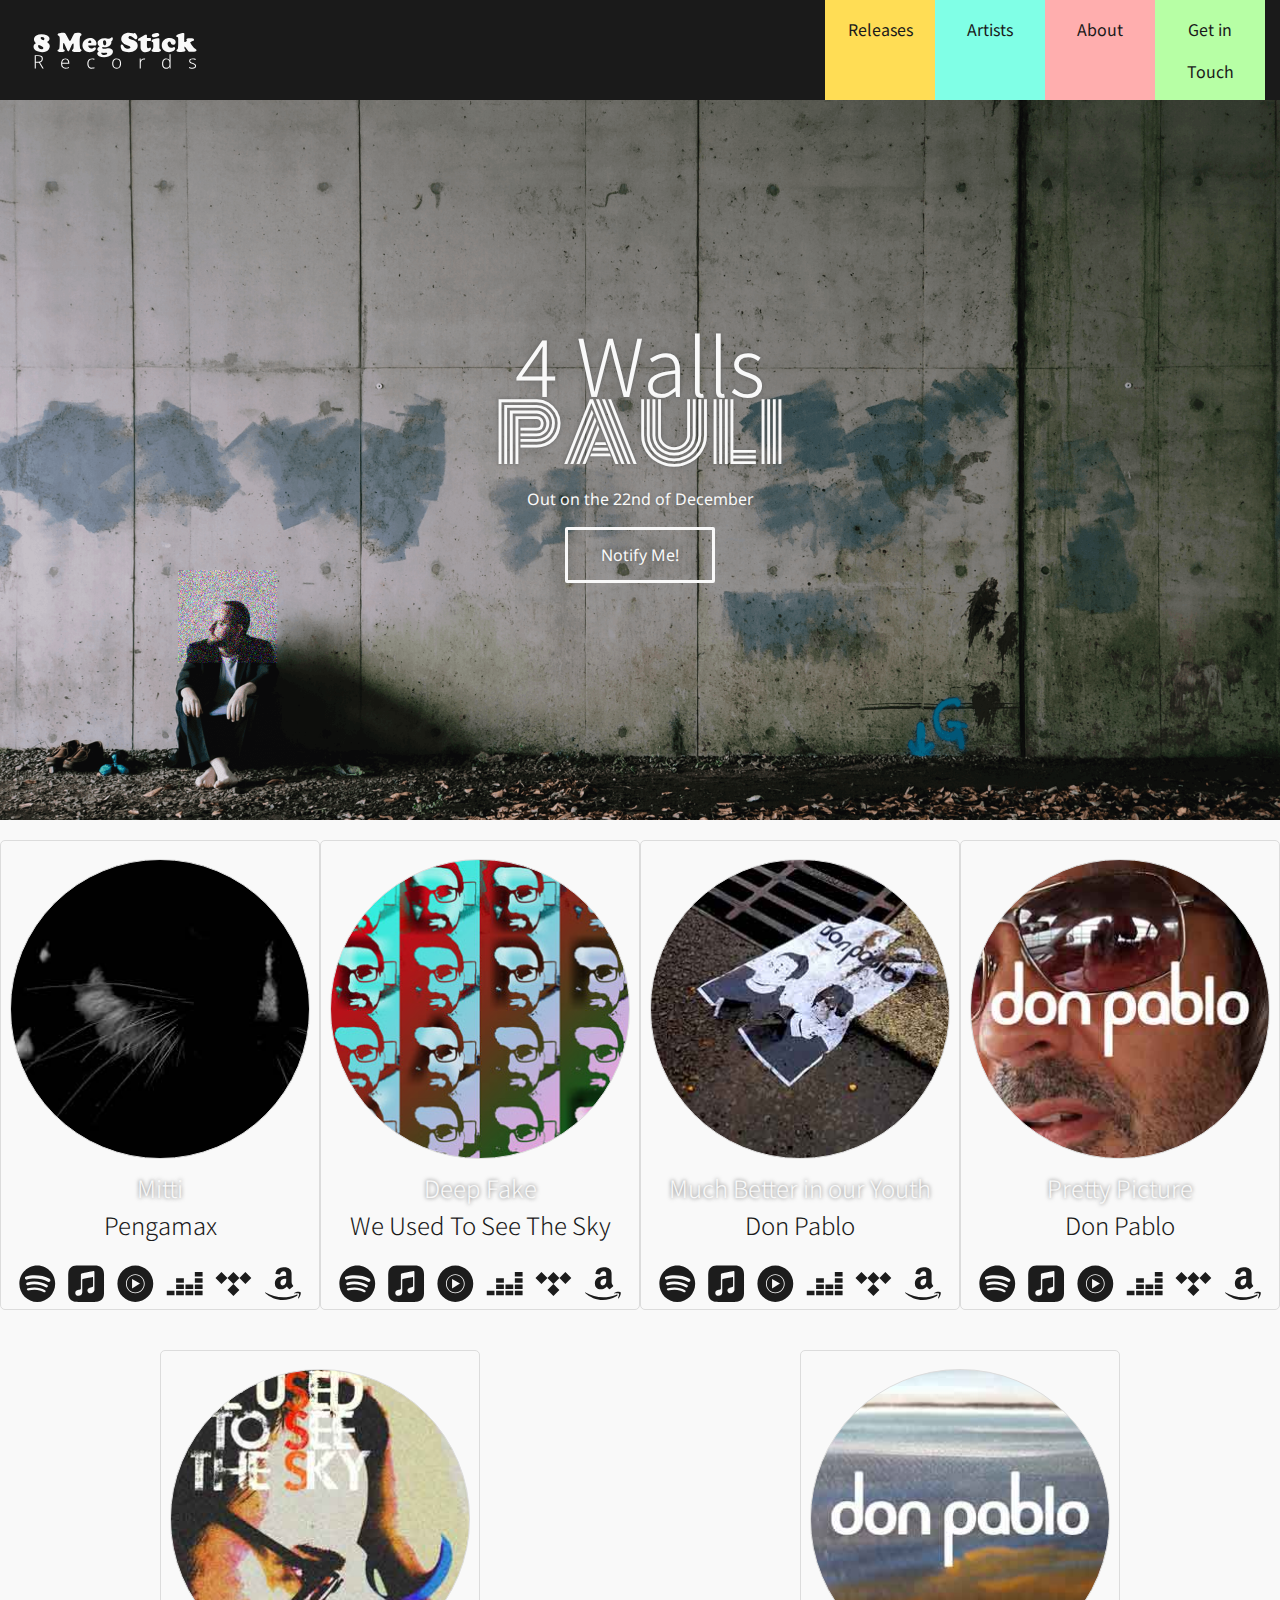
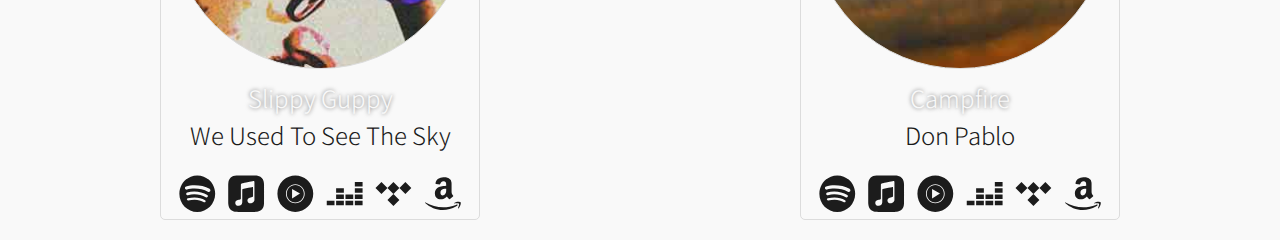
==== commit 5b57d89a: "Hero section added" ====
--- a/catalogue.html
+++ b/catalogue.html
@@ -55,7 +55,20 @@
     </div>
   </nav>
 
-
+<header class="hero d-flex justify-content-center align-items-center">
+
+    <div class="hero-details p-2">
+        <h1>4 Walls</h1>
+        <h2>PAULI</h2>
+        <p>Out on the 22nd of December</p>
+
+        <a href="#" class="myButton">Notify Me!</a>
+    </div>
+
+
+</header>
+
+<!-- this section contains the music releases -->
 <section class="d-flex flex-wrap justify-content-between">
 <!-- Mitti by Pengamax -->
     <div class="release-container p-2">
--- a/style.css
+++ b/style.css
@@ -1,7 +1,9 @@
 @import url('https://fonts.googleapis.com/css2?family=Noto+Sans&family=Noto+Sans+TC:wght@100;300;400;500;700;900&display=swap');
+@import url('https://fonts.googleapis.com/css2?family=Monoton&display=swap');
 /*
 font-family: 'Noto Sans', sans-serif;
 font-family: 'Noto Sans TC', sans-serif;
+font-family: 'Monoton', cursive;
 */
 
 /*----------------------------------------- Release Covers */
@@ -31,6 +33,7 @@
     padding: 0px;
     margin: 0px;
     background-color: #f9f9f9;
+    font-family: 'Noto Sans', sans-serif;
 }
 
 .navbar {
@@ -86,6 +89,65 @@
     color: #f9f9f9;
 }
 
+/* hero */
+.hero {
+    width: 100%;
+    height: 80vh;
+    background-image: url(images/phone-img.png);
+    background-position: left bottom;
+    background-size: cover;
+    background-repeat: no-repeat;
+    padding: 0px;
+    margin: 0px;
+}
+.hero-details {
+    padding: 0px;
+    margin: 0px;
+}
+.hero h1, h2, p {
+    text-align: center;
+    color: #f9f9f9;
+    text-shadow: 0px 0px 4px #646464;
+}
+.hero h1 {
+    font-family: 'Noto Sans TC', sans-serif;
+    font-weight: 300;
+    font-size: 500%;
+    line-height: 60%;
+}
+.hero h2 {
+    font-family: 'Monoton', cursive;
+    font-size: 500%;
+    line-height: 100%;
+    padding-bottom: 5px;
+}
+
+.myButton {
+	width: 150px;
+    line-height: 50px;
+    text-align: center;
+    background-color: rgb(rgba(233, 233, 233, 0.219));
+	border: 3px solid #f9f9f9;
+    border-radius: 2px;
+	display: block;
+	cursor: pointer;
+	color: #f9f9f9;
+	text-decoration: none;
+	text-shadow: 0px 0px 4px #646464;
+    margin: 0px auto;
+}
+
+.myButton:hover {
+	background-color: #f9f9f97c;
+    color: #f9f9f9;
+}
+.myButton:active {
+	position:relative;
+	top:0px;
+    color: #f9f9f9;
+}
+
+/* the releases CSS is below */
 section {
     position: relative;
 }
@@ -123,19 +185,26 @@
     width: 25px;
     height: 25px;
 }
-@media (min-width: 640px) {
+@media (min-width: 412px) {
+    .hero {
+    background-image: url(images/tablet-img.png);
+    }
     .release-container {
         border: 1px solid #dcdcdc;
         border-radius: 4px;
     }
 }
-@media (min-width: 992px) {
+@media (min-width: 781px) {
     .navbar-expand-lg .navbar-nav .nav-link {
         width: 110px;
     }
     #meg-logo {
     margin-left: 0px;
     }
+    .hero {
+    background-image: url(images/desktop-img.png);
+    }
+
     .release-container {
         width: 320px;
         height: 470px;
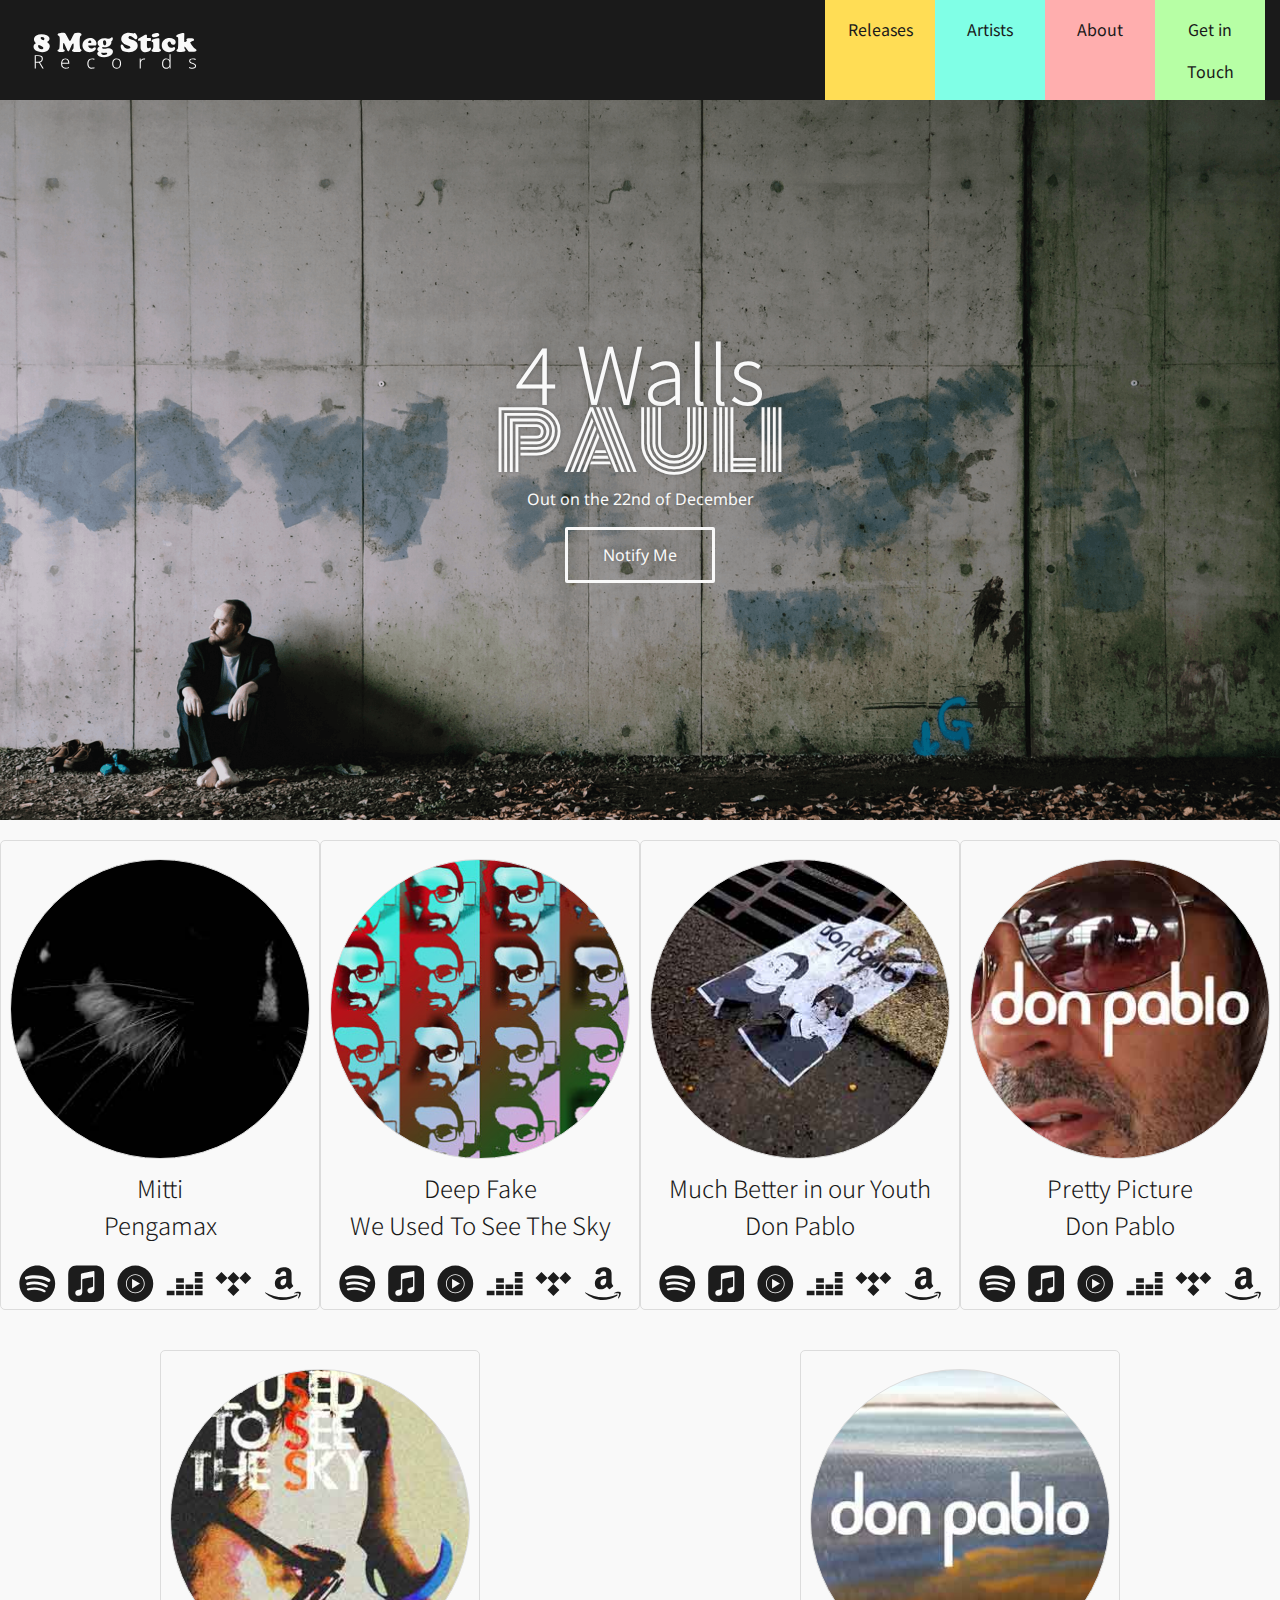
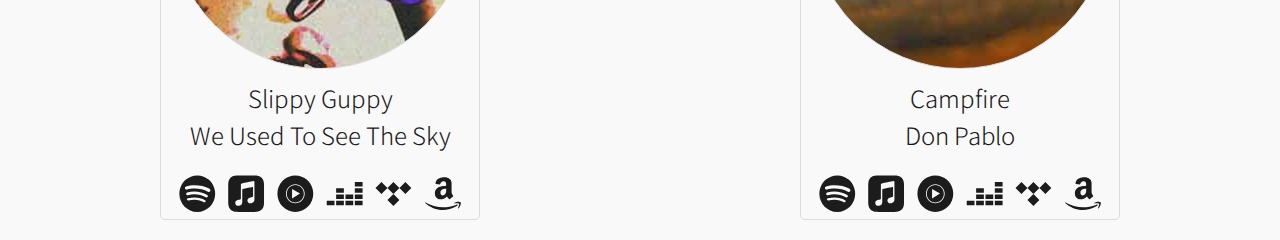
==== commit e028998b: "changes images and fixed heading" ====
--- a/catalogue.html
+++ b/catalogue.html
@@ -58,11 +58,11 @@
 <header class="hero d-flex justify-content-center align-items-center">
 
     <div class="hero-details p-2">
-        <h1>4 Walls</h1>
-        <h2>PAULI</h2>
+        <h1 class="hero-details">4 Walls</h1>
+        <h2 class="hero-details">PAULI</h2>
         <p>Out on the 22nd of December</p>
 
-        <a href="#" class="myButton">Notify Me!</a>
+        <a href="#" class="myButton">Notify Me</a>
     </div>
 
 
--- a/style.css
+++ b/style.css
@@ -104,7 +104,7 @@
     padding: 0px;
     margin: 0px;
 }
-.hero h1, h2, p {
+.hero h1, .hero h2, .hero p {
     text-align: center;
     color: #f9f9f9;
     text-shadow: 0px 0px 4px #646464;
@@ -113,7 +113,7 @@
     font-family: 'Noto Sans TC', sans-serif;
     font-weight: 300;
     font-size: 500%;
-    line-height: 60%;
+    line-height: 80%;
 }
 .hero h2 {
     font-family: 'Monoton', cursive;
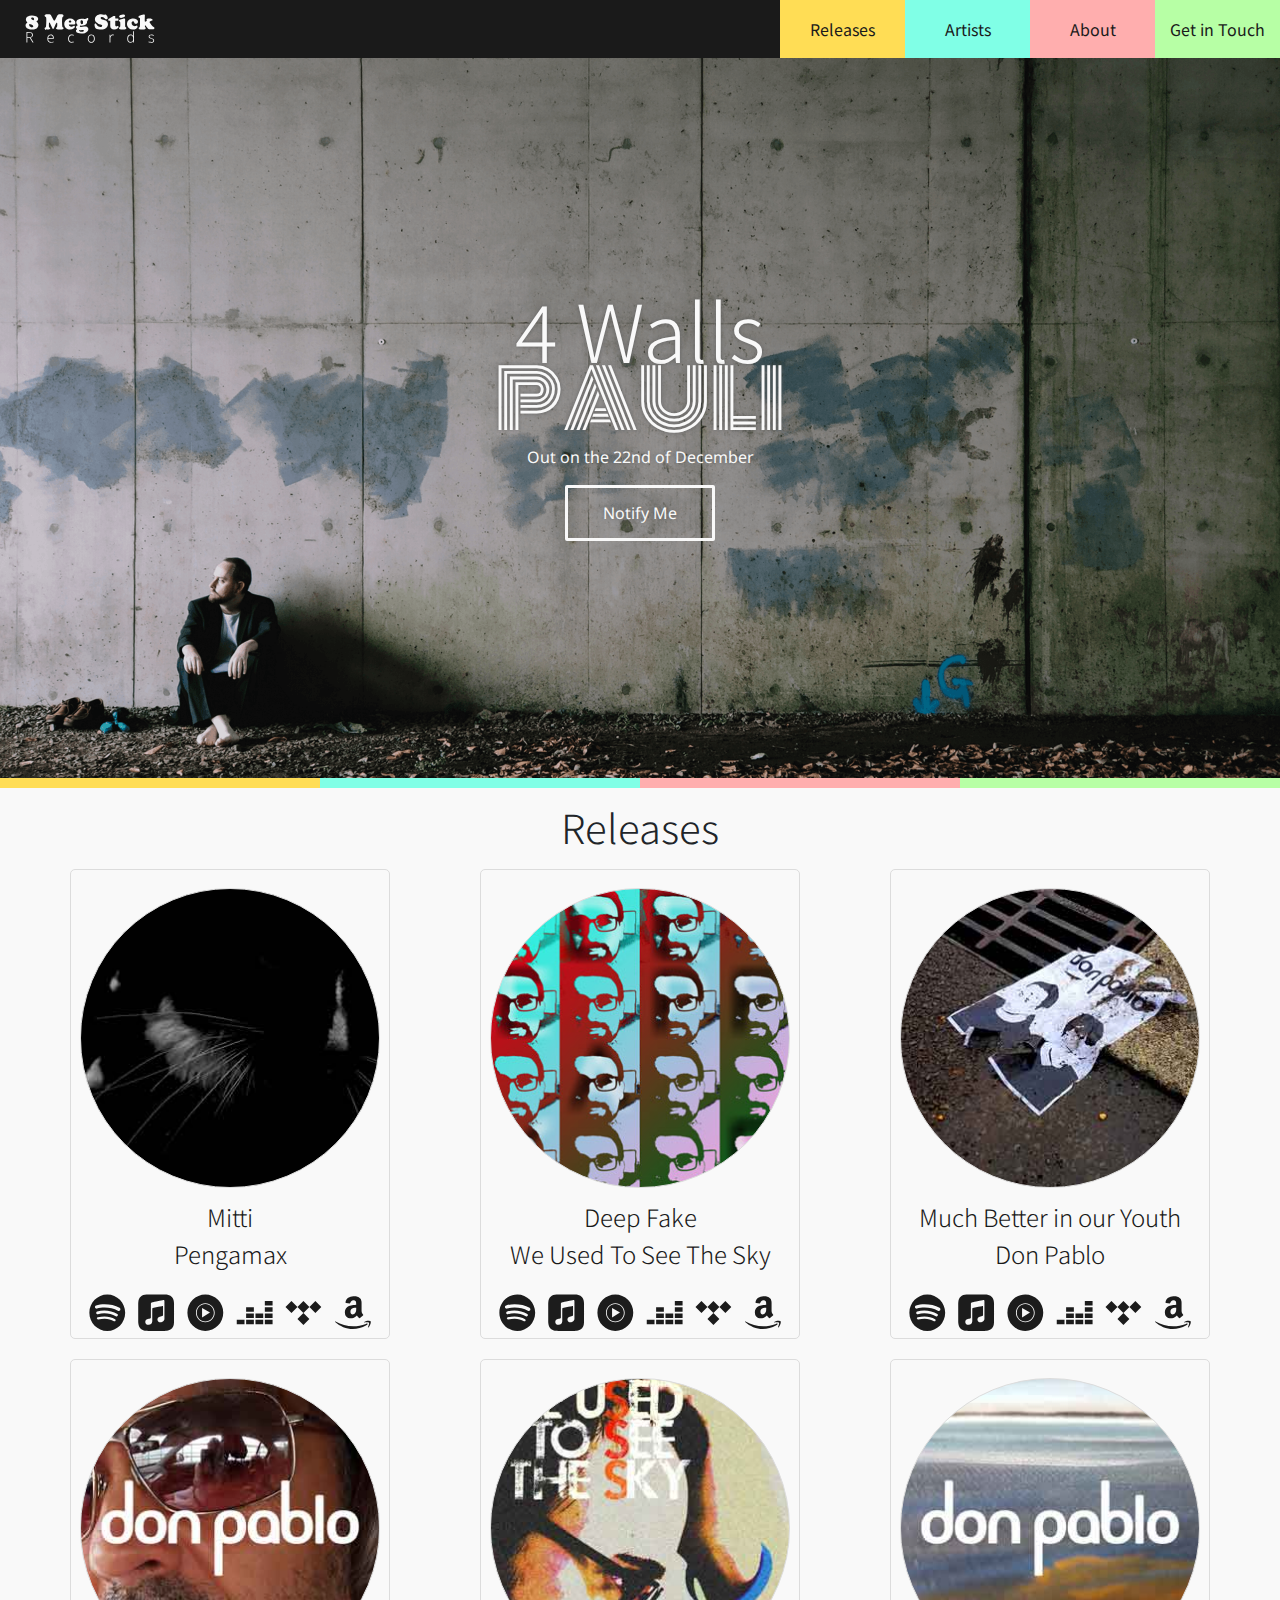
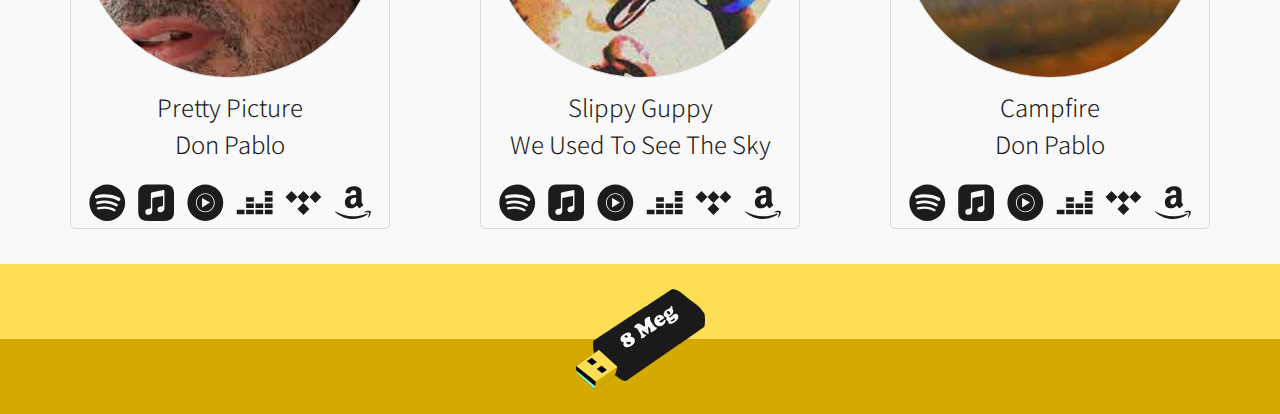
==== commit 8fe3c9ad: "created header including 4 colour top border" ====
--- a/catalogue.html
+++ b/catalogue.html
@@ -23,7 +23,7 @@
     <div class="container my-container">
       <a href="#">
        
-        <svg id="meg-logo" width="200" height="58" viewBox="0 0 421 123" fill="none" xmlns="http://www.w3.org/2000/svg">
+        <svg id="meg-logo" width="162" height="58" viewBox="0 0 421 130" fill="none" xmlns="http://www.w3.org/2000/svg">
             <path d="M22.0234 21.457C26.9453 21.457 31.4805 22.2656 35.6289 23.8828C37.9023 24.7734 39.7422 26.1445 41.1484 27.9961C42.1797 29.332 42.6953 30.8789 42.6953 32.6367C42.6953 35.4023 41.1719 37.7578 38.125 39.7031C37.2109 40.2891 36.7539 40.7578 36.7539 41.1094C36.7539 41.4375 37.3047 41.9766 38.4062 42.7266C39.9297 43.7812 41.1484 45.1641 42.0625 46.875C42.9766 48.5625 43.4336 50.3086 43.4336 52.1133C43.4336 54.832 42.4492 57.4805 40.4805 60.0586C36.9883 64.6523 31.457 66.9492 23.8867 66.9492C18.6602 66.9492 14.0195 66.0234 9.96484 64.1719C7.22266 62.9062 5.07812 61.1602 3.53125 58.9336C2.35938 57.2695 1.77344 55.3242 1.77344 53.0977C1.77344 50.0742 3.16797 47.5781 5.95703 45.6094C6.98828 44.8594 7.50391 44.2969 7.50391 43.9219C7.50391 43.6172 7.05859 43.043 6.16797 42.1992C3.94141 40.0664 2.82812 37.5117 2.82812 34.5352C2.82812 30.4102 4.89062 27.1172 9.01562 24.6562C12.6016 22.5234 16.9375 21.457 22.0234 21.457ZM23.6055 27.9609C22.5742 27.9609 21.707 28.2305 21.0039 28.7695C20.3242 29.2852 19.9844 29.9297 19.9844 30.7031C19.9844 31.9219 20.8398 33.1523 22.5508 34.3945C24.4492 35.8008 25.9961 36.5039 27.1914 36.5039C27.8008 36.5039 28.3516 36.0938 28.8438 35.2734C29.3359 34.4531 29.582 33.5273 29.582 32.4961C29.582 31.1133 29.0664 30.0586 28.0352 29.332C26.7695 28.418 25.293 27.9609 23.6055 27.9609ZM15.2383 48.8789C14.6992 48.8789 14.2656 49.1367 13.9375 49.6523C13.6328 50.1445 13.4805 50.7891 13.4805 51.5859C13.4805 52.5 13.7148 53.4961 14.1836 54.5742C14.6523 55.6523 15.2383 56.543 15.9414 57.2461C17.6289 58.957 19.6914 59.8125 22.1289 59.8125C23.5586 59.8125 24.6953 59.4961 25.5391 58.8633C26.4062 58.2305 26.8398 57.3984 26.8398 56.3672C26.8398 55.2188 26.4297 54.2812 25.6094 53.5547C24.8125 52.8281 23.1133 51.8555 20.5117 50.6367C18.0273 49.4883 16.2695 48.9023 15.2383 48.8789ZM98.4531 51.4453L94.2344 60.9023C93.5078 62.4961 92.9219 63.5742 92.4766 64.1367C92.0312 64.6758 91.5391 64.9453 91 64.9453C90.4844 64.9453 90.0273 64.7227 89.6289 64.2773C89.3711 63.9961 88.7734 62.9648 87.8359 61.1836C86.9219 59.4023 86.1602 57.8203 85.5508 56.4375L80.9102 45.9961C80.2773 44.543 79.6094 43.8164 78.9062 43.8164C78.1562 43.8164 77.7461 44.4375 77.6758 45.6797C77.5117 48.4453 77.4297 51 77.4297 53.3438C77.4297 55.7812 77.5469 57.4336 77.7812 58.3008C77.9453 58.8164 78.1562 59.1914 78.4141 59.4258C78.6953 59.6602 79.4336 60.082 80.6289 60.6914C81.4023 61.0898 81.7891 61.7812 81.7891 62.7656C81.7891 65.3906 78.4258 66.7031 71.6992 66.7031C66.0273 66.7031 63.1914 65.4258 63.1914 62.8711C63.1914 62.2148 63.332 61.7461 63.6133 61.4648C63.918 61.1602 64.6797 60.7148 65.8984 60.1289C66.6719 59.7773 67.1875 59.2969 67.4453 58.6875C67.7266 58.0781 67.9609 56.8945 68.1484 55.1367C68.3594 53.2617 68.5586 50.1914 68.7461 45.9258C68.9336 41.6367 69.0273 37.9688 69.0273 34.9219C69.0273 31.1016 68.7344 28.5117 68.1484 27.1523C67.9375 26.6836 67.6914 26.332 67.4102 26.0977C67.1523 25.8633 66.6484 25.5586 65.8984 25.1836C64.2344 24.3867 63.4023 23.3555 63.4023 22.0898C63.4023 21.2695 63.707 20.5195 64.3164 19.8398C64.9492 19.1602 65.7812 18.6797 66.8125 18.3984C67.8438 18.0937 69.2148 17.8359 70.9258 17.625C72.6602 17.3906 74.125 17.2734 75.3203 17.2734C78.3203 17.2734 80.4414 17.5195 81.6836 18.0117C82.293 18.2461 82.7734 18.5625 83.125 18.9609C83.4766 19.3594 83.9805 20.1797 84.6367 21.4219L91.9492 34.8867C92.7461 36.3633 93.2969 37.2656 93.6016 37.5938C93.9062 37.9219 94.3281 38.0859 94.8672 38.0859C95.3359 38.0859 95.7461 37.9102 96.0977 37.5586C96.4727 37.207 96.9062 36.5508 97.3984 35.5898L102.355 25.9219C102.965 24.6797 103.363 23.8711 103.551 23.4961C104.699 21.1523 105.836 19.5938 106.961 18.8203C108.391 17.8125 110.992 17.3086 114.766 17.3086C121.398 17.3086 124.715 18.8203 124.715 21.8438C124.715 22.5234 124.586 23.0742 124.328 23.4961C124.07 23.8945 123.543 24.3867 122.746 24.9727C121.668 25.793 120.988 26.9766 120.707 28.5234C120.168 31.7578 119.898 35.6953 119.898 40.3359C119.898 46.3125 120.18 51.5508 120.742 56.0508C120.883 57.1523 121.094 57.9023 121.375 58.3008C121.68 58.6992 122.441 59.2969 123.66 60.0938C124.504 60.6562 124.926 61.4062 124.926 62.3438C124.926 63.9844 123.836 65.1445 121.656 65.8242C120.531 66.1992 119.348 66.4453 118.105 66.5625C116.863 66.6797 114.953 66.7383 112.375 66.7383C108.414 66.7383 105.461 66.457 103.516 65.8945C101.359 65.2617 100.281 64.1836 100.281 62.6602C100.281 62.0977 100.422 61.6406 100.703 61.2891C100.984 60.9141 101.711 60.2461 102.883 59.2852C103.492 58.793 103.902 57.8438 104.113 56.4375C104.348 55.0312 104.465 52.6406 104.465 49.2656C104.465 47.3906 104.371 46.1602 104.184 45.5742C104.02 44.9883 103.656 44.6953 103.094 44.6953C102.438 44.6953 101.805 45.1523 101.195 46.0664C100.586 46.957 99.6719 48.75 98.4531 51.4453ZM159.695 50.25H143.172C142.445 50.25 142.082 50.5664 142.082 51.1992C142.082 52.7227 142.902 54.1641 144.543 55.5234C146.207 56.8594 147.988 57.5273 149.887 57.5273C151.012 57.5273 152.254 57.3164 153.613 56.8945C154.996 56.4492 156.133 55.9102 157.023 55.2773C157.82 54.7148 158.453 54.4336 158.922 54.4336C159.531 54.4336 160.129 54.8086 160.715 55.5586C161.301 56.3086 161.594 57.082 161.594 57.8789C161.594 59.5664 160.539 61.1953 158.43 62.7656C154.703 65.5547 150.402 66.9492 145.527 66.9492C140.605 66.9492 136.48 65.5195 133.152 62.6602C131.535 61.2539 130.199 59.5547 129.145 57.5625C127.762 54.9141 127.07 52.125 127.07 49.1953C127.07 45.2578 128.266 41.7188 130.656 38.5781C132.719 35.8594 135.344 33.832 138.531 32.4961C140.922 31.4883 143.512 30.9844 146.301 30.9844C150.754 30.9844 154.539 32.25 157.656 34.7812C159.227 36.0469 160.492 37.5469 161.453 39.2812C162.555 41.25 163.105 43.1719 163.105 45.0469C163.105 46.5703 162.789 47.8242 162.156 48.8086C161.523 49.7695 160.703 50.25 159.695 50.25ZM144.086 43.6758H147.637C149.137 43.6758 149.887 42.9844 149.887 41.6016C149.887 40.3359 149.523 39.3047 148.797 38.5078C148.07 37.7109 147.121 37.3125 145.949 37.3125C144.637 37.3125 143.605 37.8281 142.855 38.8594C142.152 39.8203 141.801 40.793 141.801 41.7773C141.801 42.4805 141.965 42.9727 142.293 43.2539C142.645 43.5352 143.242 43.6758 144.086 43.6758ZM202.762 29.0859C203.348 29.0859 203.863 29.4258 204.309 30.1055C204.754 30.7617 204.977 31.5352 204.977 32.4258C204.977 33.3867 204.672 34.4766 204.062 35.6953C203.477 36.9141 202.762 37.8867 201.918 38.6133C201.379 39.082 201.109 39.457 201.109 39.7383C201.109 39.8086 201.133 40.0898 201.18 40.582C201.25 41.0742 201.285 41.5195 201.285 41.918C201.285 44.707 200.348 47.0508 198.473 48.9492C196.785 50.6367 194.605 51.9492 191.934 52.8867C189.285 53.8242 186.367 54.293 183.18 54.293C182.406 54.293 181.645 54.2461 180.895 54.1523C180.285 54.082 179.816 54.0469 179.488 54.0469C178.246 54.0469 177.625 54.668 177.625 55.9102C177.625 56.707 178.023 57.3398 178.82 57.8086C179.641 58.2539 180.742 58.4766 182.125 58.4766C183.062 58.4766 184.445 58.3477 186.273 58.0898C190.117 57.5508 192.953 57.2812 194.781 57.2812C197.547 57.2812 199.691 57.7383 201.215 58.6523C202.434 59.3555 203.395 60.3398 204.098 61.6055C204.824 62.8711 205.188 64.2305 205.188 65.6836C205.188 68.0508 204.32 70.3477 202.586 72.5742C200.523 75.1992 197.488 77.1445 193.48 78.4102C190.34 79.3945 186.707 79.8867 182.582 79.8867C177.379 79.8867 173.16 79.0898 169.926 77.4961C168.426 76.7461 167.23 75.7617 166.34 74.543C165.449 73.3242 165.004 72.0586 165.004 70.7461C165.004 69.832 165.25 68.9883 165.742 68.2148C166.258 67.4414 166.902 66.8906 167.676 66.5625C168.379 66.2812 168.73 65.9766 168.73 65.6484C168.73 65.3906 168.438 65.0156 167.852 64.5234C165.977 62.9531 165.039 61.3242 165.039 59.6367C165.039 58.5117 165.484 57.3516 166.375 56.1562C167.289 54.9609 168.414 54.0352 169.75 53.3789C170.312 53.0977 170.594 52.8164 170.594 52.5352C170.594 52.207 170.242 51.7148 169.539 51.0586C167.125 48.832 165.918 46.2305 165.918 43.2539C165.918 41.6836 166.34 40.1836 167.184 38.7539C168.051 37.3242 169.246 36.1055 170.77 35.0977C174.543 32.6367 178.727 31.4062 183.32 31.4062C185.148 31.4062 187.188 31.6406 189.438 32.1094C191.57 32.5312 193.035 32.7422 193.832 32.7422C196.387 32.7422 198.93 31.7344 201.461 29.7188C202.023 29.2969 202.457 29.0859 202.762 29.0859ZM183.672 36.3633C182.5 36.3633 181.551 36.8086 180.824 37.6992C180.121 38.5898 179.77 39.7734 179.77 41.25C179.77 43.7812 180.156 45.8086 180.93 47.332C181.703 48.8555 182.723 49.6172 183.988 49.6172C185.23 49.6172 186.215 49.1484 186.941 48.2109C187.668 47.25 188.031 45.9727 188.031 44.3789C188.031 41.8711 187.645 39.9258 186.871 38.543C186.121 37.1367 185.055 36.4102 183.672 36.3633ZM176.008 68.3555C175.422 68.3555 175.129 68.6953 175.129 69.375C175.129 70.7578 175.879 71.8711 177.379 72.7148C178.879 73.582 180.824 74.0156 183.215 74.0156C185.512 74.0156 187.305 73.7109 188.594 73.1016C189.906 72.4922 190.562 71.6367 190.562 70.5352C190.562 69.9492 190.316 69.4453 189.824 69.0234C189.332 68.625 188.723 68.4258 187.996 68.4258C187.621 68.4258 187.082 68.4727 186.379 68.5664C185.066 68.7773 183.602 68.8828 181.984 68.8828C180.789 68.8828 179.641 68.8242 178.539 68.707C177.719 68.6367 177.051 68.543 176.535 68.4258C176.301 68.3789 176.125 68.3555 176.008 68.3555ZM246.32 17.0273C248.734 17.0273 251.898 17.625 255.812 18.8203C256.281 18.9609 256.656 19.0312 256.938 19.0312C257.172 19.0312 257.875 18.8203 259.047 18.3984C259.422 18.2578 259.82 18.1875 260.242 18.1875C261.812 18.1875 263.465 19.4297 265.199 21.9141C266.957 24.3984 267.836 26.7656 267.836 29.0156C267.836 30.3281 267.438 31.4414 266.641 32.3555C265.867 33.2461 264.918 33.6914 263.793 33.6914C262.855 33.6914 262.094 33.5039 261.508 33.1289C260.922 32.7539 259.633 31.6406 257.641 29.7891C254.828 27.1641 252.062 25.8516 249.344 25.8516C248.031 25.8516 246.977 26.168 246.18 26.8008C245.406 27.4336 245.02 28.2656 245.02 29.2969C245.02 31.3359 246.812 32.8711 250.398 33.9023C255.25 35.332 258.355 36.375 259.715 37.0312C265.691 39.9375 268.68 44.2148 268.68 49.8633C268.68 54.8555 266.641 58.9336 262.562 62.0977C258.391 65.332 252.941 66.9492 246.215 66.9492C243.215 66.9492 240.051 66.5977 236.723 65.8945C233.395 65.168 230.992 64.3242 229.516 63.3633C228.391 62.6133 227.371 60.9844 226.457 58.4766C225.566 55.9453 225.121 53.4844 225.121 51.0938C225.121 49.9453 225.355 49.0781 225.824 48.4922C226.41 47.7422 227.148 47.3672 228.039 47.3672C228.93 47.3672 229.785 47.8242 230.605 48.7383C231.098 49.2539 232.258 50.9062 234.086 53.6953C234.953 55.0078 236.324 56.0977 238.199 56.9648C240.098 57.832 242.055 58.2656 244.07 58.2656C245.805 58.2656 247.211 57.9492 248.289 57.3164C249.367 56.6602 249.906 55.8281 249.906 54.8203C249.906 53.8828 249.484 53.0742 248.641 52.3945C247.797 51.7148 246.426 51.082 244.527 50.4961C241.176 49.4414 238.621 48.4805 236.863 47.6133C235.105 46.7227 233.465 45.6094 231.941 44.2734C228.238 40.9922 226.387 37.2656 226.387 33.0938C226.387 31.0312 226.867 29.0273 227.828 27.082C228.789 25.1133 230.148 23.4141 231.906 21.9844C235.844 18.6797 240.648 17.0273 246.32 17.0273ZM292.305 40.1953V52.0781C292.305 53.4844 292.645 54.6328 293.324 55.5234C294.027 56.4141 294.918 56.8594 295.996 56.8594C296.91 56.8594 298.117 56.4375 299.617 55.5938C299.969 55.3828 300.32 55.2773 300.672 55.2773C301.234 55.2773 301.75 55.6172 302.219 56.2969C302.688 56.9766 302.922 57.7148 302.922 58.5117C302.922 59.9648 302.125 61.3594 300.531 62.6953C297.203 65.5312 293.172 66.9492 288.438 66.9492C284.688 66.9492 281.676 65.8945 279.402 63.7852C277.129 61.6523 275.992 58.8516 275.992 55.3828V39.1406C275.992 38.6016 275.922 38.2734 275.781 38.1562C275.664 38.0156 275.336 37.9453 274.797 37.9453H271.176C270.496 37.9453 270.062 37.8398 269.875 37.6289C269.688 37.3945 269.594 36.8672 269.594 36.0469V34.5C269.617 33.7969 269.887 33.2812 270.402 32.9531L286.504 22.8281C286.902 22.6172 287.395 22.5117 287.98 22.5117H290.828C291.414 22.5117 291.801 22.6523 291.988 22.9336C292.199 23.1914 292.305 23.7187 292.305 24.5156V29.2617C292.305 29.9648 292.41 30.4219 292.621 30.6328C292.855 30.8438 293.336 30.9492 294.062 30.9492H300.566C301.434 30.9492 301.996 31.1133 302.254 31.4414C302.512 31.7461 302.641 32.4141 302.641 33.4453V35.5195C302.641 36.6445 302.477 37.4297 302.148 37.875C301.82 38.2969 301.223 38.5078 300.355 38.5078H293.992C293.336 38.5078 292.891 38.625 292.656 38.8594C292.422 39.0938 292.305 39.5391 292.305 40.1953ZM324.297 33.4102V53.8359C324.297 55.4531 324.438 56.6367 324.719 57.3867C325.023 58.1367 325.621 58.8281 326.512 59.4609C327.238 59.9766 327.719 60.4219 327.953 60.7969C328.211 61.1484 328.34 61.6055 328.34 62.168C328.34 65.1914 324.508 66.7031 316.844 66.7031C312.719 66.7031 309.449 66.375 307.035 65.7188C306.215 65.4844 305.547 65.0742 305.031 64.4883C304.539 63.9023 304.293 63.2344 304.293 62.4844C304.293 61.8516 304.422 61.3594 304.68 61.0078C304.938 60.6562 305.594 60.0938 306.648 59.3203C307.375 58.7812 307.891 57.9023 308.195 56.6836C308.5 55.4648 308.652 53.6484 308.652 51.2344C308.652 50.4609 308.594 49.0195 308.477 46.9102C308.383 44.7773 308.312 43.5352 308.266 43.1836C308.125 42.2227 307.469 41.4844 306.297 40.9688C304.844 40.3359 304.117 39.3984 304.117 38.1562C304.117 36.6797 305.066 35.5781 306.965 34.8516C309.59 33.8438 312.402 32.9883 315.402 32.2852C318.402 31.582 320.723 31.2305 322.363 31.2305C323.652 31.2305 324.297 31.957 324.297 33.4102ZM317.336 18.0117C319.375 18.0117 320.992 18.3984 322.188 19.1719C323.383 19.9219 323.98 20.9414 323.98 22.2305C323.98 24.0352 323.078 25.4648 321.273 26.5195C318.414 28.1836 314.957 29.0156 310.902 29.0156C309.191 29.0156 307.832 28.6875 306.824 28.0312C305.465 27.1875 304.785 26.0156 304.785 24.5156C304.785 22.5 306.227 20.918 309.109 19.7695C312.039 18.5977 314.781 18.0117 317.336 18.0117ZM350.453 30.9844C354.625 30.9844 358.305 32.0273 361.492 34.1133C364.516 36.1055 366.027 38.5781 366.027 41.5312C366.027 43.5703 365.324 45.2227 363.918 46.4883C362.605 47.6836 361.023 48.2812 359.172 48.2812C357.227 48.2812 355.762 47.5781 354.777 46.1719C354.473 45.7266 354.027 44.5898 353.441 42.7617C352.809 40.793 351.602 39.8086 349.82 39.8086C348.531 39.8086 347.441 40.3711 346.551 41.4961C345.684 42.6211 345.25 44.0039 345.25 45.6445C345.25 48.457 346.258 50.9531 348.273 53.1328C349.914 54.8906 351.977 55.7695 354.461 55.7695C355.633 55.7695 356.617 55.6758 357.414 55.4883C358.211 55.2773 359.254 54.8672 360.543 54.2578C360.871 54.0938 361.234 54.0117 361.633 54.0117C362.43 54.0117 363.133 54.3867 363.742 55.1367C364.352 55.8867 364.656 56.7656 364.656 57.7734C364.656 58.8281 364.223 59.9414 363.355 61.1133C362.488 62.2617 361.352 63.2695 359.945 64.1367C356.898 66.0117 353.301 66.9492 349.152 66.9492C344.324 66.9492 340.211 65.543 336.812 62.7305C332.453 59.168 330.273 54.6328 330.273 49.125C330.273 43.8281 332.301 39.4453 336.355 35.9766C340.223 32.6484 344.922 30.9844 350.453 30.9844ZM388.176 19.7344L387.859 30.7383C387.836 31.8398 387.824 33.457 387.824 35.5898C387.824 37.957 387.859 39.3516 387.93 39.7734C388.094 40.7344 388.586 41.2148 389.406 41.2148C390.109 41.2148 391.188 40.7695 392.641 39.8789C394.094 38.9648 394.82 38.2852 394.82 37.8398C394.82 37.582 394.562 37.1133 394.047 36.4336C393.672 35.9414 393.484 35.4727 393.484 35.0273C393.484 32.4961 396.602 31.2305 402.836 31.2305C406.07 31.2305 408.625 31.5586 410.5 32.2148C411.25 32.4727 411.871 32.918 412.363 33.5508C412.855 34.1836 413.102 34.8633 413.102 35.5898C413.102 36.6445 412.598 37.3828 411.59 37.8047C411.379 37.8984 410.699 38.0508 409.551 38.2617C408.52 38.4492 407.184 39.0938 405.543 40.1953C403.902 41.2734 403.082 42.0586 403.082 42.5508C403.082 42.8789 404.066 44.4258 406.035 47.1914C408.027 49.9336 409.879 52.3242 411.59 54.3633C412.691 55.6992 413.547 56.6367 414.156 57.1758C414.789 57.7148 415.656 58.2891 416.758 58.8984C418.445 59.8125 419.289 60.8555 419.289 62.0273C419.289 63.2695 418.75 64.2422 417.672 64.9453C416.617 65.6484 415.164 66 413.312 66H401.922C400.492 65.9766 399.379 65.4492 398.582 64.418L392.746 56.9297C391.199 54.9609 390.25 53.7891 389.898 53.4141C389.57 53.0391 389.289 52.8516 389.055 52.8516C388.773 52.8516 388.586 53.0625 388.492 53.4844C388.398 53.9062 388.352 54.7031 388.352 55.875C388.352 56.9297 388.469 57.7031 388.703 58.1953C388.938 58.6641 389.477 59.2383 390.32 59.918C390.93 60.4102 391.234 61.1367 391.234 62.0977C391.234 63.7383 390.367 64.9219 388.633 65.6484C386.898 66.375 384.039 66.7383 380.055 66.7383C375.367 66.7383 372.32 66.5391 370.914 66.1406C370.117 65.9062 369.438 65.4375 368.875 64.7344C368.312 64.0078 368.031 63.2461 368.031 62.4492C368.031 61.5586 368.523 60.7852 369.508 60.1289C370.352 59.5898 370.891 59.1797 371.125 58.8984C371.359 58.6172 371.547 58.1719 371.688 57.5625C372.227 54.2812 372.484 49.2188 372.461 42.375V34.6758C372.461 32.0508 372.32 30.375 372.039 29.6484C371.781 28.9219 371.125 28.4883 370.07 28.3477C368.148 28.0898 367.188 27.293 367.188 25.957C367.188 25.0664 367.609 24.2695 368.453 23.5664C369.297 22.8398 370.68 22.125 372.602 21.4219C378.742 19.1484 383.289 18.0117 386.242 18.0117C387.578 18.0117 388.223 18.5859 388.176 19.7344Z" fill="#F9F9F9"/>
             <path d="M13.344 74.728C17.44 74.728 20.512 75.448 22.56 76.888C24.64 78.296 25.68 80.712 25.68 84.136C25.68 86.76 24.976 88.824 23.568 90.328C22.192 91.8 20.464 92.84 18.384 93.448L27.792 109H24.48L15.744 94.216H7.584V109H4.8V74.728H13.344ZM13.104 77.176H7.584V91.816H14.064C16.848 91.816 18.992 91.176 20.496 89.896C22.032 88.584 22.8 86.696 22.8 84.232C22.8 81.608 22 79.784 20.4 78.76C18.8 77.704 16.368 77.176 13.104 77.176ZM83.5013 82.984C85.6773 82.984 87.4853 83.496 88.9253 84.52C90.3973 85.512 91.5013 86.888 92.2373 88.648C93.0053 90.408 93.3893 92.424 93.3893 94.696V96.568H75.1493C75.1493 99.96 75.9333 102.568 77.5013 104.392C79.1013 106.184 81.3733 107.08 84.3173 107.08C85.8853 107.08 87.2613 106.952 88.4453 106.696C89.6293 106.408 90.9253 105.96 92.3333 105.352V107.848C91.0533 108.424 89.7893 108.84 88.5413 109.096C87.2933 109.352 85.8533 109.48 84.2213 109.48C80.3813 109.48 77.4373 108.312 75.3893 105.976C73.3413 103.64 72.3173 100.456 72.3173 96.424C72.3173 93.832 72.7493 91.528 73.6133 89.512C74.5093 87.496 75.7893 85.912 77.4533 84.76C79.1173 83.576 81.1333 82.984 83.5013 82.984ZM83.4533 85.288C81.1173 85.288 79.2133 86.072 77.7413 87.64C76.3013 89.208 75.4693 91.432 75.2453 94.312H90.5573C90.5573 91.624 89.9653 89.448 88.7813 87.784C87.6293 86.12 85.8533 85.288 83.4533 85.288ZM151.314 109.48C147.57 109.48 144.674 108.328 142.626 106.024C140.61 103.72 139.602 100.504 139.602 96.376C139.602 93.496 140.114 91.064 141.138 89.08C142.162 87.096 143.586 85.592 145.41 84.568C147.266 83.512 149.426 82.984 151.89 82.984C153.106 82.984 154.258 83.096 155.346 83.32C156.434 83.544 157.394 83.848 158.226 84.232L157.458 86.584C156.594 86.232 155.666 85.96 154.674 85.768C153.682 85.544 152.738 85.432 151.842 85.432C148.802 85.432 146.466 86.408 144.834 88.36C143.234 90.312 142.434 92.968 142.434 96.328C142.434 99.528 143.154 102.12 144.594 104.104C146.034 106.056 148.274 107.032 151.314 107.032C152.562 107.032 153.746 106.904 154.866 106.648C155.986 106.392 156.994 106.072 157.89 105.688V108.136C157.058 108.552 156.098 108.872 155.01 109.096C153.954 109.352 152.722 109.48 151.314 109.48ZM226.078 96.184C226.078 98.872 225.63 101.208 224.734 103.192C223.87 105.176 222.574 106.728 220.846 107.848C219.15 108.936 217.07 109.48 214.606 109.48C212.238 109.48 210.206 108.936 208.51 107.848C206.814 106.76 205.502 105.224 204.574 103.24C203.678 101.224 203.23 98.872 203.23 96.184C203.23 92.056 204.254 88.824 206.302 86.488C208.35 84.152 211.182 82.984 214.798 82.984C217.23 82.984 219.278 83.544 220.942 84.664C222.638 85.752 223.918 87.288 224.782 89.272C225.646 91.256 226.078 93.56 226.078 96.184ZM206.062 96.184C206.062 99.48 206.75 102.136 208.126 104.152C209.534 106.136 211.71 107.128 214.654 107.128C217.63 107.128 219.806 106.12 221.182 104.104C222.558 102.088 223.246 99.448 223.246 96.184C223.246 94.072 222.958 92.2 222.382 90.568C221.806 88.936 220.894 87.656 219.646 86.728C218.398 85.8 216.766 85.336 214.75 85.336C211.87 85.336 209.694 86.296 208.222 88.216C206.782 90.136 206.062 92.792 206.062 96.184ZM284.342 83.032C285.59 83.032 286.742 83.16 287.798 83.416L287.366 85.96C286.342 85.672 285.286 85.528 284.198 85.528C281.862 85.528 280.006 86.392 278.63 88.12C277.254 89.848 276.566 92.136 276.566 94.984V109H273.83V83.464H276.134L276.422 88.216H276.566C277.206 86.776 278.182 85.56 279.494 84.568C280.806 83.544 282.422 83.032 284.342 83.032ZM341.751 109.48C338.327 109.48 335.687 108.392 333.831 106.216C332.007 104.008 331.095 100.76 331.095 96.472C331.095 92.088 332.055 88.744 333.975 86.44C335.895 84.136 338.567 82.984 341.991 82.984C344.135 82.984 345.863 83.464 347.175 84.424C348.519 85.352 349.527 86.488 350.199 87.832H350.391C350.359 87.096 350.311 86.28 350.247 85.384C350.215 84.456 350.199 83.608 350.199 82.84V72.52H352.935V109H350.727L350.343 104.536H350.199C349.527 105.912 348.519 107.08 347.175 108.04C345.831 109 344.023 109.48 341.751 109.48ZM342.087 107.128C345.031 107.128 347.127 106.232 348.375 104.44C349.623 102.648 350.247 100.056 350.247 96.664V96.232C350.247 92.712 349.623 90.024 348.375 88.168C347.159 86.28 345.127 85.336 342.279 85.336C339.527 85.336 337.447 86.312 336.039 88.264C334.631 90.184 333.927 92.936 333.927 96.52C333.927 99.976 334.599 102.616 335.943 104.44C337.287 106.232 339.335 107.128 342.087 107.128ZM418.198 102.232C418.198 104.536 417.334 106.328 415.606 107.608C413.878 108.856 411.446 109.48 408.31 109.48C406.518 109.48 404.934 109.32 403.558 109C402.182 108.712 401.03 108.328 400.102 107.848V105.208C401.222 105.784 402.502 106.264 403.942 106.648C405.382 107 406.854 107.176 408.358 107.176C410.854 107.176 412.662 106.76 413.782 105.928C414.934 105.064 415.51 103.896 415.51 102.424C415.51 101.016 414.918 99.944 413.734 99.208C412.55 98.44 410.806 97.656 408.502 96.856C406.902 96.312 405.494 95.768 404.278 95.224C403.094 94.648 402.166 93.928 401.494 93.064C400.822 92.2 400.486 91.016 400.486 89.512C400.486 87.464 401.318 85.864 402.982 84.712C404.646 83.56 406.87 82.984 409.654 82.984C411.19 82.984 412.614 83.128 413.926 83.416C415.27 83.704 416.502 84.088 417.622 84.568L416.614 86.824C415.622 86.408 414.502 86.056 413.254 85.768C412.006 85.448 410.758 85.288 409.51 85.288C407.494 85.288 405.926 85.64 404.806 86.344C403.686 87.048 403.126 88.072 403.126 89.416C403.126 90.44 403.398 91.256 403.942 91.864C404.486 92.44 405.27 92.936 406.294 93.352C407.318 93.768 408.566 94.232 410.038 94.744C411.574 95.288 412.95 95.848 414.166 96.424C415.382 97 416.358 97.736 417.094 98.632C417.83 99.528 418.198 100.728 418.198 102.232Z" fill="#F9F9F9"/>
         </svg>
@@ -33,7 +33,7 @@
       <button class="navbar-toggler" id="my-button" type="button" data-toggle="collapse" data-target="#navbarResponsive" aria-controls="navbarResponsive" aria-expanded="false" aria-label="Toggle navigation" >
         <span id="menu-lines"><i class="fas fa-bars"></i></span>
       </button>
-      <div class="collapse navbar-collapse" id="navbarResponsive">
+      <div class="collapse navbar-collapse my-nav" id="navbarResponsive">
         <ul class="navbar-nav ml-auto">
           <li class="nav-item active my-nav" id="releases">
             <a class="nav-link" href="index.html">Releases
@@ -65,11 +65,15 @@
         <a href="#" class="myButton">Notify Me</a>
     </div>
 
-
+<!-- this section contains the headings -->
 </header>
+<div class="headings" id="releases-heading">
+<h1>Releases</h1>
+</div>
 
 <!-- this section contains the music releases -->
 <section class="d-flex flex-wrap justify-content-between">
+
 <!-- Mitti by Pengamax -->
     <div class="release-container p-2">
         <div class="release-cover" id="mitti">
@@ -401,7 +405,13 @@
 
 
 
-
+<footer>
+
+    <div class="footerlogo">
+    
+    </div>
+
+</footer>
 
 
 
--- a/style.css
+++ b/style.css
@@ -29,9 +29,12 @@
 
 /*----------------------------------------- Standard CSS */
 
+* {
+margin: 0;
+padding: 0;
+}
+
 body {
-    padding: 0px;
-    margin: 0px;
     background-color: #f9f9f9;
     font-family: 'Noto Sans', sans-serif;
 }
@@ -44,12 +47,15 @@
 .my-dark {
     background-color: #1a1a1a;
 }
-.my-container {
+.container {
     line-height: 42px;
     max-width: 100%;
+    padding: 0px;
 }
 #meg-logo {
-    height: 48px;
+    height: 58px;
+    width: 155px;
+    padding-left: 25px
 }
 
 #releases {
@@ -73,8 +79,6 @@
 }
 .navbar-collapse {
     width: 100%;   
-    position: relative;
-    z-index: 1;
 }
 .my-container button {
     margin-right: 2%;
@@ -87,6 +91,12 @@
 
 #menu-lines {
     color: #f9f9f9;
+}
+
+.headings h1 {
+    font-family: 'Noto Sans TC', sans-serif;
+    font-weight: 300;
+
 }
 
 /* hero */
@@ -147,9 +157,29 @@
     color: #f9f9f9;
 }
 
+/* Headings */
+.headings {
+    text-align: center;
+    position: relative;
+    width: 100%;
+    padding-top: 25px;
+}
+.headings:after {
+  background: linear-gradient(to right, #FFDD55 25%,#80FFE6 25%, #80FFE6 50%, #FFAEAE 50%, #FFAEAE 75%, #B7FFA5 75%);
+  position: absolute;
+  content: '';
+  height: 10px;
+  right: 0;
+  left: 0;
+  top: 0;
+}
+
 /* the releases CSS is below */
 section {
     position: relative;
+    padding-left: 25px;
+    padding-right: 25px;
+    padding-bottom: 25px;
 }
 
 .release-container {
@@ -157,7 +187,11 @@
     height: 360px;
     background-color: #f9f9f9;
     text-align: center;
-    margin: 20px auto;
+    margin-top: 10px;
+    margin-bottom: 10px;
+    margin-left: auto;
+    margin-right: auto;
+
 }
 .release-cover {
     margin: 10px auto;
@@ -185,9 +219,23 @@
     width: 25px;
     height: 25px;
 }
+footer {
+    width: 100%;
+    height: 150px;
+    background: linear-gradient(to top, #D4AA00 50%,#FFDD55 50%, #FFDD55 75%);
+    padding-top: 25px;
+}
+.footerlogo {
+    width: 100%;
+    height: 100px;
+    background-image: url(images/megsmall.png);
+    background-repeat: no-repeat;
+    background-position: center;
+    background-size: contain;
+}
 @media (min-width: 412px) {
     .hero {
-    background-image: url(images/tablet-img.png);
+        background-image: url(images/tablet-img.png);
     }
     .release-container {
         border: 1px solid #dcdcdc;
@@ -196,13 +244,10 @@
 }
 @media (min-width: 781px) {
     .navbar-expand-lg .navbar-nav .nav-link {
-        width: 110px;
-    }
-    #meg-logo {
-    margin-left: 0px;
+        width: 125px;
     }
     .hero {
-    background-image: url(images/desktop-img.png);
+        background-image: url(images/desktop-img.png);
     }
 
     .release-container {
@@ -225,9 +270,9 @@
         margin-top: 25px;
     }
     .release-details ul li a svg {
-    width: 37px;
-    height: 37px;
-    }
-}
-
-
+        width: 37px;
+        height: 37px;
+    }
+}
+
+
